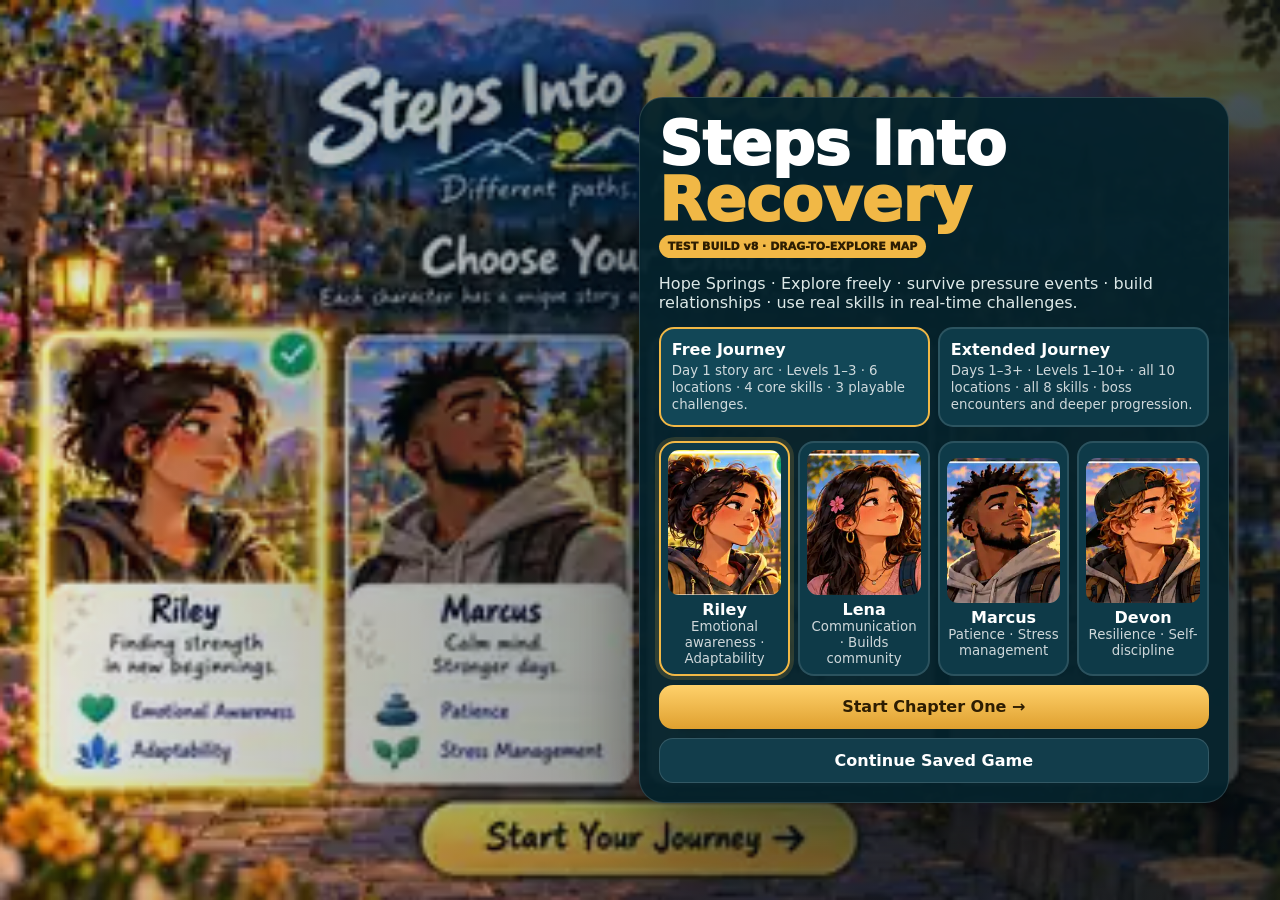
==== index.html @ 1a95157e "Promote free-map v8 to main test" ====
<!doctype html>
<html lang="en">
<head>
<meta charset="utf-8">
<meta name="viewport" content="width=device-width,initial-scale=1,viewport-fit=cover">
<meta http-equiv="Cache-Control" content="no-cache, no-store, must-revalidate">
<meta http-equiv="Pragma" content="no-cache">
<meta http-equiv="Expires" content="0">
<title>Steps Into Recovery — Mobile v8 Free Map</title>
<style>
:root{
 --navy:#072631;--navy2:#0c3a49;--navy3:#11505f;--gold:#f1b846;--cream:#fff7e8;--paper:#fffaf2;
 --ink:#142b31;--muted:#66767a;--green:#2f8b63;--blue:#397fb8;--red:#b54a54;--purple:#7657ae;--orange:#bf812d;--line:#ddcfba;
}
*{box-sizing:border-box;-webkit-tap-highlight-color:transparent}
html,body{margin:0;width:100%;height:100%;overflow:hidden;background:#061b23;font-family:Inter,system-ui,-apple-system,Segoe UI,Roboto,sans-serif;color:#fff}
button{font:inherit}.screen{position:absolute;inset:0;display:none}.screen.active{display:block}
#start{background:linear-gradient(90deg,rgba(3,18,25,.08),rgba(3,18,25,.74));background-size:cover;background-position:center}
.startcard{position:absolute;right:4vw;top:50%;transform:translateY(-50%);width:min(590px,92vw);padding:19px;border-radius:24px;background:rgba(5,34,44,.95);border:1px solid rgba(255,255,255,.14);box-shadow:0 30px 80px rgba(0,0,0,.44)}
.brand{font-size:clamp(35px,5vw,60px);font-weight:1000;line-height:.93}.brand span{color:var(--gold)}.tag{margin:8px 0 15px;color:#dce8e7}
.chargrid{display:grid;grid-template-columns:repeat(4,1fr);gap:8px}.char{border:2px solid rgba(255,255,255,.12);background:#0e3a48;color:#fff;border-radius:16px;padding:7px;text-align:center;cursor:pointer}.char.sel{border-color:var(--gold);box-shadow:0 0 0 4px rgba(241,184,70,.16)}
.char img{width:100%;aspect-ratio:.78;object-fit:cover;border-radius:11px;display:block}.char b{display:block;margin-top:5px}.char small{display:block;opacity:.8;line-height:1.2}
.btn{border:none;border-radius:14px;padding:12px 14px;font-weight:900;cursor:pointer;min-height:44px}.gold{background:linear-gradient(#ffd16b,#dfa02f);color:#2d1d02}.navy{background:#123d4b;color:#fff;border:1px solid rgba(255,255,255,.14)}.green{background:linear-gradient(#42986f,#2d7b59);color:#fff}.blue{background:linear-gradient(#599bd0,#3d7db2);color:#fff}.red{background:linear-gradient(#cf6670,#ac4650);color:#fff}.purple{background:linear-gradient(#9871c8,#7450a8);color:#fff}.orange{background:linear-gradient(#dda74e,#be812d);color:#fff}
.startcard .btn{width:100%;margin-top:9px}

#game{background:#061b23}
.viewport{position:absolute;inset:0;overflow:hidden;background:#08232d;touch-action:none}
.worldplane{position:absolute;width:210%;height:190%;left:0;top:0;transform-origin:0 0;will-change:transform}
.worldplane .bg{position:absolute;inset:0;width:100%;height:100%;object-fit:cover;object-position:center;filter:saturate(1.05) contrast(1.03)}
.worldplane .shade{position:absolute;inset:0;background:linear-gradient(180deg,rgba(0,0,0,.03),transparent 50%,rgba(0,0,0,.12))}
.location{position:absolute;transform:translate(-50%,-50%);z-index:5;min-width:116px;border:2px solid rgba(255,255,255,.85);border-radius:14px;padding:9px 10px;background:rgba(255,248,233,.96);color:#16333b;font-weight:900;box-shadow:0 10px 22px rgba(0,0,0,.24);cursor:pointer}
.location small{display:block;font-weight:700;opacity:.72;margin-top:2px}.location.visited{outline:4px solid rgba(47,139,99,.32)}.location.locked{opacity:.48;filter:grayscale(.7)}.location.risk{background:rgba(91,25,33,.95);color:#fff;border-color:#e3a7ab}
#player{position:absolute;width:72px;height:72px;border-radius:50%;overflow:hidden;border:4px solid var(--gold);box-shadow:0 12px 28px rgba(0,0,0,.42);transform:translate(-50%,-50%);z-index:8;background:#123a47}
#player img{width:100%;height:100%;object-fit:cover}.walking{filter:drop-shadow(0 0 12px rgba(241,184,70,.85))}
.hud{position:absolute;left:9px;right:9px;top:8px;display:grid;grid-template-columns:1.2fr .8fr;gap:8px;z-index:20;pointer-events:none}
.hudbox{background:rgba(5,37,48,.94);border:1px solid rgba(255,255,255,.12);border-radius:15px;padding:9px 11px;box-shadow:0 12px 25px rgba(0,0,0,.25);backdrop-filter:blur(5px)}
.statgrid{display:grid;grid-template-columns:repeat(4,1fr);gap:7px}.stat{background:#0f4352;border-radius:11px;padding:7px}.statline{display:flex;justify-content:space-between;font-size:11px;font-weight:900}.meter{height:7px;background:#1f5864;border-radius:999px;overflow:hidden;margin-top:5px}.meter i{display:block;height:100%}
.quest{font-size:12px}.qline{margin-top:3px}.topbuttons{position:absolute;right:11px;top:116px;display:flex;gap:7px;z-index:21}.topbuttons button{border:none;border-radius:13px;padding:9px 10px;background:rgba(5,37,48,.96);color:#fff;font-weight:900;box-shadow:0 8px 18px rgba(0,0,0,.25);cursor:pointer}
#toast{position:absolute;left:50%;top:112px;transform:translateX(-50%);background:rgba(5,37,48,.98);border:1px solid rgba(255,255,255,.15);padding:9px 13px;border-radius:13px;z-index:25;display:none}
#hint{position:absolute;left:50%;bottom:18px;transform:translateX(-50%);z-index:20;background:rgba(5,37,48,.95);border:1px solid rgba(255,255,255,.15);border-radius:14px;padding:9px 13px;font-size:12px;font-weight:900;text-align:center}
.quickbar{position:absolute;left:50%;bottom:18px;transform:translateX(-50%);z-index:22;display:flex;gap:7px}
.qskill{width:62px;height:62px;border:2px solid rgba(255,255,255,.15);border-radius:13px;background:rgba(8,46,58,.95);padding:4px;color:white;position:relative;cursor:pointer}.qskill img{width:100%;height:100%;object-fit:cover;border-radius:9px}.qskill span{position:absolute;right:4px;bottom:2px;background:#061b23;border-radius:8px;padding:1px 4px;font-size:10px;font-weight:900}.qskill.cool{opacity:.35}
.dpad{position:absolute;left:14px;bottom:14px;width:150px;height:150px;z-index:22;display:none}.dpad button{position:absolute;width:48px;height:48px;border:none;border-radius:14px;background:rgba(5,42,54,.94);color:#fff;font-size:22px;box-shadow:0 8px 18px rgba(0,0,0,.25)}.dpad .up{left:51px}.dpad .left{left:0;top:51px}.dpad .right{right:0;top:51px}.dpad .down{left:51px;bottom:0}

.overlay{position:absolute;inset:0;background:rgba(0,0,0,.68);z-index:40;display:none;align-items:center;justify-content:center;padding:10px}.overlay.open{display:flex}
.sceneBox{width:min(1120px,96vw);max-height:94vh;overflow:auto;background:var(--cream);color:var(--ink);border-radius:22px;display:grid;grid-template-columns:1fr 1fr;box-shadow:0 30px 80px rgba(0,0,0,.5);overflow:hidden}
.sceneArt{min-height:590px;background-size:cover;background-position:center}.scenePanel{padding:18px}.pill{display:inline-block;background:#e7efe7;color:#1b5746;border-radius:999px;padding:5px 9px;font-size:12px;font-weight:900}.scenePanel h2{font-size:34px;margin:8px 0 4px}.dialog{background:#fff;border:1px solid var(--line);border-radius:15px;padding:12px;margin:11px 0}
.panelBox{width:min(1000px,95vw);max-height:93vh;overflow:auto;background:var(--cream);color:var(--ink);border-radius:22px;padding:16px;box-shadow:0 30px 80px rgba(0,0,0,.5)}.close{float:right;border:none;width:36px;height:36px;border-radius:50%;background:#e9dfd0;font-size:20px;cursor:pointer}
.toolboxBanner,.journalBanner{width:100%;border-radius:16px;display:block;margin:9px 0}.toolGrid{display:grid;grid-template-columns:repeat(4,1fr);gap:8px}.toolCard{background:#fff;border:1px solid var(--line);border-radius:14px;padding:8px;text-align:center}.toolCard.lock{opacity:.32}.toolCard img{width:100%;aspect-ratio:1;object-fit:cover;border-radius:10px}.toolCard b{font-size:12px;display:block;margin-top:4px}.toolCard small{font-size:10px;color:var(--muted);display:block;min-height:26px}.toolCard button{width:100%;margin-top:6px;padding:9px}.logline{background:#fff;border:1px solid var(--line);border-radius:12px;padding:9px;margin-top:7px}

.challengeShell{position:relative;background:linear-gradient(135deg,#1b2d37,#2f2331);color:white;border-radius:18px;padding:14px;overflow:hidden}
.challengeStage{height:330px;border-radius:15px;background:linear-gradient(180deg,#365561,#203b45);position:relative;overflow:hidden;border:1px solid rgba(255,255,255,.15)}
.avatar{position:absolute;width:52px;height:52px;border-radius:50%;border:3px solid var(--gold);overflow:hidden;transform:translate(-50%,-50%);z-index:5}.avatar img{width:100%;height:100%;object-fit:cover}
.pickup,.hazard{position:absolute;transform:translate(-50%,-50%);width:44px;height:44px;border-radius:50%;display:grid;place-items:center;font-size:22px}.pickup{background:#f8e7a7;border:3px solid #d9b748}.hazard{background:rgba(153,61,69,.9);border:3px solid #e29399}
.challengeHud{display:grid;grid-template-columns:1fr 1fr;gap:8px;margin-top:10px}.challengeCard{background:#123d49;border-radius:12px;padding:9px}.pressure{height:12px;background:#49262c;border-radius:999px;overflow:hidden}.pressure i{display:block;height:100%;background:#df737b}
.challengeControls{display:flex;gap:8px;flex-wrap:wrap;margin-top:10px}.challengeControls button{flex:1}
.breatheCircle{width:150px;height:150px;border-radius:50%;background:radial-gradient(circle,#a9d9d4,#4c8f8b);margin:16px auto;display:grid;place-items:center;font-weight:1000;color:#fff;transition:transform .9s ease}.breatheCircle.in{transform:scale(1.28)}.timingTrack{height:22px;background:#ddd5c7;border-radius:999px;position:relative;overflow:hidden}.zone{position:absolute;left:42%;width:16%;top:0;bottom:0;background:#8cc29d}.marker{position:absolute;top:0;width:5%;height:100%;background:#2a5260}
.budgetgrid{display:grid;grid-template-columns:repeat(3,1fr);gap:8px}.item{border:2px solid var(--line);background:#fff;border-radius:12px;padding:10px;cursor:pointer}.item.sel{border-color:var(--green);background:#e8f3eb}.bossStage{background:linear-gradient(180deg,#2b2331,#132f39);border-radius:16px;padding:12px}.skillgrid{display:grid;grid-template-columns:repeat(4,1fr);gap:8px}.skillbtn{background:#123d49;color:#fff;border:1px solid rgba(255,255,255,.16);border-radius:12px;padding:7px;cursor:pointer}.skillbtn img{width:100%;aspect-ratio:1;object-fit:cover;border-radius:9px}.skillbtn:disabled{opacity:.35}


.modeRow{display:grid;grid-template-columns:1fr 1fr;gap:8px;margin:10px 0 14px}.modeBtn{border:2px solid rgba(255,255,255,.13);background:#0d3a48;color:white;border-radius:15px;padding:11px;text-align:left;cursor:pointer}.modeBtn.sel{border-color:var(--gold);background:#124757}.modeBtn b{display:block}.modeBtn small{display:block;opacity:.8;margin-top:3px;line-height:1.3}.xpTrack{height:7px;background:#1f5864;border-radius:999px;overflow:hidden;margin-top:6px}.xpTrack i{display:block;height:100%;background:var(--gold)}.location.paid::after{content:"PAID";position:absolute;top:-8px;right:-8px;background:#6e4fa2;color:white;border-radius:999px;padding:2px 6px;font-size:9px;border:1px solid #fff}.paywall{background:linear-gradient(135deg,#3d2f5d,#172f39);color:#fff;border-radius:18px;padding:16px}.paywall h3{margin:0 0 7px}.featurelist{display:grid;gap:6px;font-size:13px}.feature{background:rgba(255,255,255,.08);border-radius:10px;padding:8px}
#end{background:linear-gradient(90deg,rgba(2,20,27,.48),rgba(2,20,27,.70));background-size:cover;background-position:center}.endcard{position:absolute;right:5vw;top:50%;transform:translateY(-50%);width:min(650px,92vw);background:rgba(5,34,44,.95);border:1px solid rgba(255,255,255,.15);border-radius:22px;padding:19px;box-shadow:0 30px 80px rgba(0,0,0,.45)}.endcard h1{font-size:42px;margin:6px 0}.endstats{display:grid;grid-template-columns:repeat(2,1fr);gap:8px;margin:12px 0}.endstat{background:#0f4050;border-radius:12px;padding:10px}.endactions{display:flex;gap:8px}.endactions button{flex:1}
@media(max-width:850px){
 .startcard{left:4vw;right:4vw;width:auto}.modeRow,.chargrid{grid-template-columns:repeat(2,1fr)}.hud{grid-template-columns:1fr}.quest{display:none}.statgrid{grid-template-columns:repeat(2,1fr)}.topbuttons{top:168px;right:8px}
 .dpad{display:block}.sceneBox{grid-template-columns:1fr}.sceneArt{min-height:240px}.toolGrid,.skillgrid{grid-template-columns:repeat(2,1fr)}.quickbar{bottom:176px}.challengeStage{height:280px}.budgetgrid{grid-template-columns:repeat(2,1fr)}
}

/* === Mobile public test v3: phone-first layout and reliable touch interactions === */
.sceneClose{display:none}
@media(max-width:850px){
  html,body{height:100%;width:100%;overflow:hidden}
  button{touch-action:manipulation}

  /* Start screen */
  #start.screen.active{display:block;overflow-y:auto;-webkit-overflow-scrolling:touch;padding:6px 0 126px}
  #start .startcard{position:relative;left:auto;right:auto;top:auto;transform:none;width:calc(100% - 12px);max-width:590px;margin:0 auto;padding:10px;border-radius:16px}
  #start .brand{font-size:clamp(26px,8vw,36px)}
  #start .tag{font-size:11px;line-height:1.2;margin:5px 0 7px}
  #start .modeRow{gap:5px;margin:5px 0 7px}
  #start .modeBtn{padding:7px;border-radius:10px;min-height:66px}
  #start .modeBtn b{font-size:13px}
  #start .modeBtn small{font-size:9px;line-height:1.15}
  #start .chargrid{grid-template-columns:repeat(4,minmax(0,1fr));gap:4px}
  #start .char{padding:3px;border-radius:9px;min-width:0}
  #start .char img{height:82px;max-height:82px;width:100%;aspect-ratio:auto;object-fit:cover;object-position:top;border-radius:7px}
  #start .char b{font-size:10px;margin-top:2px;white-space:nowrap;overflow:hidden;text-overflow:ellipsis}
  #start .char small{display:none}
  #startBtn,#continueBtn{position:fixed;left:8px;right:8px;width:auto;z-index:80;margin:0!important;min-height:48px}
  #startBtn{bottom:62px;box-shadow:0 8px 26px rgba(0,0,0,.5)}
  #continueBtn{bottom:8px;box-shadow:0 8px 26px rgba(0,0,0,.42)}

  /* Main game map */
  .hud{left:6px;right:6px;top:6px;grid-template-columns:1fr;gap:4px}
  .hudbox{padding:7px 8px;border-radius:12px}
  .hudbox.quest{display:none}
  .statgrid{grid-template-columns:repeat(4,minmax(0,1fr));gap:4px}
  .stat{padding:5px 4px;border-radius:8px;min-width:0}
  .statline{display:block;font-size:9px;line-height:1.1;white-space:nowrap;overflow:hidden;text-overflow:ellipsis}
  .statline span:last-child{display:block;font-size:10px;margin-top:2px}
  .meter{height:5px;margin-top:3px}
  .topbuttons{top:106px;right:6px;gap:4px;z-index:28}
  .topbuttons button{padding:8px 9px;border-radius:10px;font-size:11px;min-height:40px}
  #toast{top:150px;max-width:calc(100% - 28px);text-align:center}
  #hint{display:none}
  .dpad{display:none!important}
  .quickbar{bottom:10px;gap:5px;z-index:28}
  .qskill{width:52px;height:52px;border-radius:11px}
  .location{min-width:96px;max-width:130px;padding:8px 8px;border-radius:12px;font-size:12px;line-height:1.05;touch-action:manipulation}
  .location small{font-size:9px;line-height:1.05}

  /* Every story/challenge sheet must scroll on a phone */
  .overlay{position:absolute;inset:0;padding:6px;align-items:flex-start;justify-content:center;overflow-y:auto;-webkit-overflow-scrolling:touch}
  .overlay.open{display:flex}
  .sceneBox{width:100%;max-width:none;max-height:calc(100% - 12px);margin:6px 0;display:block;overflow-y:auto!important;overflow-x:hidden!important;border-radius:16px;-webkit-overflow-scrolling:touch}
  .sceneArt{min-height:0!important;height:132px;background-position:center 30%}
  .scenePanel{padding:12px 11px 18px}
  .scenePanel h2{font-size:25px;line-height:1.05;margin:7px 0 4px}
  .dialog{padding:9px;margin:8px 0;font-size:14px}
  .scenePanel .btn{min-height:46px;font-size:14px}
  .sceneClose{display:block;position:sticky;top:4px;margin-left:auto;margin-right:4px;margin-bottom:-46px;z-index:75;width:42px;height:42px;border:0;border-radius:50%;background:#f5ead9;color:#14333b;font-size:26px;line-height:1;box-shadow:0 4px 14px rgba(0,0,0,.28)}

  .panelBox{width:100%;max-width:none;max-height:calc(100% - 12px);margin:6px 0;border-radius:16px;padding:11px;overflow-y:auto;-webkit-overflow-scrolling:touch}
  .toolboxBanner,.journalBanner{max-height:155px;object-fit:cover}
  .toolGrid,.skillgrid{grid-template-columns:repeat(2,minmax(0,1fr));gap:7px}
  .toolCard button{min-height:44px}
  .challengeShell{padding:9px;border-radius:13px}
  .challengeStage{height:230px}
  .challengeHud{grid-template-columns:1fr 1fr;gap:5px}
  .challengeCard{padding:7px;font-size:12px}
  .challengeControls{display:grid;grid-template-columns:repeat(2,1fr);gap:6px}
  .challengeControls button{min-height:48px}
  .budgetgrid{grid-template-columns:repeat(2,minmax(0,1fr));gap:6px}
  .item{padding:10px 5px;min-height:48px}
  .breatheCircle{width:118px;height:118px;margin:10px auto}
  .paywall{padding:11px;border-radius:13px}
  .endcard{position:relative;left:auto;right:auto;top:auto;transform:none;width:calc(100% - 12px);margin:8px auto;padding:14px;max-height:calc(100% - 16px);overflow:auto}
  .endcard h1{font-size:30px}
}
@media(max-width:390px){
  #start .char img{height:70px;max-height:70px}
  #start .modeBtn small{display:none}
  #start .modeBtn{min-height:48px}
  .qskill{width:48px;height:48px}
  .location{min-width:88px;font-size:11px}
}


/* Typed-answer scenes */
.storyAnswer,.supportAnswer{
  width:100%;min-height:92px;border:2px solid #cfc3b2;border-radius:12px;
  padding:11px 12px;font:inherit;font-size:16px;line-height:1.35;
  background:#fff;color:var(--ink);resize:vertical;outline:none;
}
.storyAnswer:focus,.supportAnswer:focus{border-color:#397fb8;box-shadow:0 0 0 3px rgba(57,127,184,.14)}
.answerLabel{display:block;font-weight:900;margin:12px 0 6px}
.answerHelp{font-size:12px;color:var(--muted);margin:5px 0 0}
.supportField{margin-top:11px}
.supportField label{display:block;font-weight:900;margin-bottom:5px}
.supportField input{
  width:100%;min-height:46px;border:2px solid #cfc3b2;border-radius:12px;
  padding:10px 12px;font:inherit;font-size:16px;background:#fff;color:var(--ink);outline:none;
}
.supportField input:focus{border-color:#397fb8;box-shadow:0 0 0 3px rgba(57,127,184,.14)}
@media(max-width:850px){
  .storyAnswer,.supportAnswer{min-height:110px}
  .sceneChoice{min-height:48px}
}


/* v6 personalized recovery coach */
.coachCard{background:#fff;border:2px solid #d8c8ae;border-radius:16px;padding:13px;margin-top:10px}
.coachSkill{display:grid;grid-template-columns:64px 1fr;gap:11px;align-items:center;background:#eef5f2;border-radius:14px;padding:10px}
.coachSkill img{width:64px;height:64px;object-fit:cover;border-radius:12px}
.coachSkill b{display:block;font-size:18px}.coachSkill small{display:block;color:#51666b;margin-top:3px;line-height:1.3}
.coachWhy{background:#fff8dc;border:1px solid #e4c36f;border-radius:12px;padding:10px;margin-top:10px;line-height:1.4}
.coachPractice{display:none;background:#102f3a;color:#fff;border-radius:14px;padding:12px;margin-top:10px;line-height:1.45}
.coachPractice.open{display:block}.coachPractice b{color:#ffd16b}
.coachActions{display:grid;grid-template-columns:1fr 1fr;gap:8px;margin-top:10px}
.coachActions .btn{width:100%;min-height:46px}
@media(max-width:520px){.coachActions{grid-template-columns:1fr}.coachSkill{grid-template-columns:54px 1fr}.coachSkill img{width:54px;height:54px}}


/* v7 personalized coping picker */
.copingGrid{display:grid;grid-template-columns:repeat(2,minmax(0,1fr));gap:8px;margin-top:10px}
.copingCard{border:2px solid #d8c8ae;background:#fff;color:#142b31;border-radius:14px;padding:10px;text-align:left;min-height:92px}
.copingCard.recommended{border-color:#d6a52d;background:#fff8dc}
.copingCard b{display:block;font-size:14px;margin-bottom:3px}.copingCard small{display:block;color:#607276;line-height:1.25}
.copingEmoji{font-size:25px;display:block;margin-bottom:4px}
.copingPractice{background:#102f3a;color:#fff;border-radius:15px;padding:13px;margin-top:10px;line-height:1.5}
.copingPractice h3{margin:0 0 6px;color:#ffd16b}
.copingActions{display:grid;grid-template-columns:1fr 1fr;gap:8px;margin-top:10px}
.copingActions .btn{width:100%;min-height:46px}
.sceneSubmit{width:100%;margin-top:10px}
@media(max-width:520px){.copingGrid{grid-template-columns:1fr}.copingCard{min-height:78px}.copingActions{grid-template-columns:1fr}}


/* v8 mobile map: native drag/swipe exploration */
@media(max-width:850px){
  #game .viewport{
    overflow:auto!important;
    touch-action:pan-x pan-y!important;
    -webkit-overflow-scrolling:touch;
    overscroll-behavior:contain;
    scrollbar-width:none;
  }
  #game .viewport::-webkit-scrollbar{display:none}
  #game .worldplane{
    position:relative!important;
    left:auto!important;
    top:auto!important;
    width:210%!important;
    height:190%!important;
    min-width:210%!important;
    min-height:190%!important;
    transform:none!important;
    will-change:auto!important;
  }
  #game .dpad{display:none!important}
  #game .location{touch-action:manipulation}
}

</style>
</head>
<body>
<div id="app">
<section id="start" class="screen active">
 <div class="startcard">
  <div class="brand">Steps Into <span>Recovery</span></div><div style="display:inline-block;margin:6px 0 8px;padding:5px 9px;border-radius:999px;background:#f1b846;color:#2d1d02;font-size:11px;font-weight:1000">TEST BUILD v8 · DRAG-TO-EXPLORE MAP</div>
  <div class="tag">Hope Springs · Explore freely · survive pressure events · build relationships · use real skills in real-time challenges.</div>
  <div class="modeRow">
   <button id="freeMode" class="modeBtn sel"><b>Free Journey</b><small>Day 1 story arc · Levels 1–3 · 6 locations · 4 core skills · 3 playable challenges.</small></button>
   <button id="paidMode" class="modeBtn"><b>Extended Journey</b><small>Days 1–3+ · Levels 1–10+ · all 10 locations · all 8 skills · boss encounters and deeper progression.</small></button>
  </div>
  <div id="chargrid" class="chargrid"></div>
  <button id="startBtn" class="btn gold">Start Chapter One →</button>
  <button id="continueBtn" class="btn navy">Continue Saved Game</button>
 </div>
</section>

<section id="game" class="screen">
 <div class="viewport" id="viewport">
  <div class="worldplane" id="worldplane">
   <img class="bg" src="" data-asset="map" alt="Hope Springs">
   <div class="shade"></div>
   <button class="location" data-place="home" style="left:12%;top:76%">Home<small>Rest · plan</small></button>
   <button class="location" data-place="park" style="left:34%;top:42%">Riverside Park<small>Grounding run</small></button>
   <button class="location" data-place="cafe" style="left:48%;top:57%">Corner Café<small>Lena</small></button>
   <button class="location" data-place="support" style="left:77%;top:66%">Support Center<small>Support quest</small></button>
   <button class="location" data-place="meeting" style="left:57%;top:73%">Meeting Hall<small>Marcus</small></button>
   <button class="location paid" data-place="gym" style="left:86%;top:82%">Recovery Gym<small>Breathing rhythm</small></button>
   <button class="location paid" data-place="library" style="left:73%;top:33%">Reflection Library<small>Journal</small></button>
   <button class="location" data-place="market" style="left:24%;top:63%">Market Square<small>Budget challenge</small></button>
   <button class="location paid locked" data-place="work" style="left:87%;top:49%">Work Hub<small>Day 2</small></button>
   <button class="location risk paid locked" data-place="oldspot" style="left:91%;top:24%">Old Spot<small>Day 3 boss</small></button>
   <div id="player"><img id="playerImg" src="" data-asset="ava" alt=""></div>
  </div>
 </div>
 <div class="hud">
  <div class="hudbox">
   <div style="display:flex;justify-content:space-between;margin-bottom:7px"><strong id="heroName">Riley</strong><span id="clock"></span></div>
   <div class="xpTrack"><i id="xpBar" style="width:0%"></i></div>
   <div class="statgrid">
    <div class="stat"><div class="statline"><span>Recovery</span><span id="rv"></span></div><div class="meter"><i id="rb" style="background:#42b978"></i></div></div>
    <div class="stat"><div class="statline"><span>Stress</span><span id="sv"></span></div><div class="meter"><i id="sb" style="background:#d86b74"></i></div></div>
    <div class="stat"><div class="statline"><span>Connection</span><span id="cv"></span></div><div class="meter"><i id="cb" style="background:#4aa4dc"></i></div></div>
    <div class="stat"><div class="statline"><span>Energy</span><span id="ev"></span></div><div class="meter"><i id="eb" style="background:#efb648"></i></div></div>
   </div>
  </div>
  <div class="hudbox quest"><strong>Current Quests</strong><div id="questList"></div></div>
 </div>
 <div class="topbuttons"><button id="toolBtn">Toolbox</button><button id="journalBtn">Journal</button><button id="saveBtn">Save</button></div>
 <div id="quickbar" class="quickbar"></div>
 <div id="toast"></div>
 <div id="hint">Drag the map to explore freely. Tap any location you want. Skills in the bottom bar are live.</div>
 <div class="dpad"><button class="up" data-dir="up">▲</button><button class="left" data-dir="left">◀</button><button class="right" data-dir="right">▶</button><button class="down" data-dir="down">▼</button></div>
</section>

<section id="end" class="screen">
 <div class="endcard">
  <div style="color:var(--gold);font-weight:1000">DAY COMPLETE</div><h1 id="endTitle">You made it through.</h1><p id="endBody"></p>
  <div id="endStats" class="endstats"></div>
  <div class="endactions"><button id="replayBtn" class="btn gold">Replay Day</button><button id="nextBtn" class="btn navy">Continue</button></div>
 </div>
</section>

<div id="sceneModal" class="overlay"><button id="sceneClose" class="sceneClose" type="button" aria-label="Back to map">×</button><div id="sceneBox" class="sceneBox"></div></div>
<div id="toolModal" class="overlay"><div class="panelBox"><button class="close" id="closeTools">×</button><h2>Recovery Toolbox</h2><img src="" data-asset="toolbox" class="toolboxBanner" alt=""><p>Equip up to four skills. Equipped skills appear in the live quickbar during exploration and challenges.</p><div id="toolGrid" class="toolGrid"></div></div></div>
<div id="journalModal" class="overlay"><div class="panelBox"><button class="close" id="closeJournal">×</button><h2>Journey Log</h2><img src="" data-asset="journal" class="journalBanner" alt=""><div id="journalList"></div></div></div>
</div>

<script>
const $=id=>document.getElementById(id), clamp=n=>Math.max(0,Math.min(100,n)), clamp01=n=>Math.max(.04,Math.min(.96,n));
const ASSET={"ava":"[data-uri]","cafe":"[data-uri]","chris":"[data-uri]","deep_breathing":"[data-uri]","endday":"[data-uri]","gratitude":"[data-uri]","grounding":"[data-uri]","jay":"[data-uri]","journal":"[data-uri]","journaling":"[data-uri]","lily":"[data-uri]","map":"[data-uri]","meeting":"[data-uri]","movement":"[data-uri]","park":"[data-uri]","reach_out":"[data-uri]","self_talk":"[data-uri]","title":"[data-uri]","toolbox":"[data-uri]","urge_surfing":"[data-uri]"};
document.getElementById('start').style.backgroundImage=`linear-gradient(90deg,rgba(3,18,25,.08),rgba(3,18,25,.74)),url('${ASSET.title}')`;
document.getElementById('end').style.backgroundImage=`linear-gradient(90deg,rgba(2,20,27,.48),rgba(2,20,27,.70)),url('${ASSET.endday}')`;
document.querySelectorAll('[data-asset]').forEach(el=>el.src=ASSET[el.dataset.asset]);
const chars=[
 {id:'riley',name:'Riley',role:'Emotional awareness · Adaptability',img:ASSET.ava,bonus:{recovery:6,connection:4}},
 {id:'lena',name:'Lena',role:'Communication · Builds community',img:ASSET.lily,bonus:{stress:-6,connection:5}},
 {id:'marcus',name:'Marcus',role:'Patience · Stress management',img:ASSET.jay,bonus:{stress:-5,energy:5}},
 {id:'devon',name:'Devon',role:'Resilience · Self-discipline',img:ASSET.chris,bonus:{recovery:5,energy:5}}
];
const skills={
 deep:{name:'Deep Breathing',img:ASSET.deep_breathing,desc:'Stress -10',power:12,cd:3500,fx:s=>s.stress-=10},
 ground:{name:'Grounding',img:ASSET.grounding,desc:'Stress -7 · Recovery +4',power:14,cd:4000,fx:s=>{s.stress-=7;s.recovery+=4}},
 self:{name:'Self-Talk',img:ASSET.self_talk,desc:'Recovery +6',power:10,cd:3000,fx:s=>s.recovery+=6},
 urge:{name:'Urge Surfing',img:ASSET.urge_surfing,desc:'High pressure power',power:24,cd:5500,fx:s=>{s.stress-=5;s.recovery+=7}},
 journal:{name:'Journaling',img:ASSET.journaling,desc:'Recovery +5 · Stress -3',power:9,cd:4500,fx:s=>{s.recovery+=5;s.stress-=3}},
 move:{name:'Movement',img:ASSET.movement,desc:'Energy +8 · Stress -4',power:9,cd:3500,fx:s=>{s.energy+=8;s.stress-=4}},
 reach:{name:'Reach Out',img:ASSET.reach_out,desc:'Connection +10',power:13,cd:5000,fx:s=>s.connection+=10},
 gratitude:{name:'Gratitude',img:ASSET.gratitude,desc:'Recovery +4 · Stress -3',power:8,cd:3000,fx:s=>{s.recovery+=4;s.stress-=3}}
};
const copingTools={
 breathe:{name:'Longer-Exhale Breathing',emoji:'🌬️',desc:'Settle physical stress',practice:'Breathe in gently for 4 counts and out for 6. Repeat 5 times. Keep it comfortable rather than forcing a deep breath.',fx:s=>s.stress-=8},
 box:{name:'Box Breathing',emoji:'⬜',desc:'Give racing attention a steady rhythm',practice:'Inhale 4, hold 4, exhale 4, hold 4. Repeat 4 rounds at a comfortable pace.',fx:s=>s.stress-=7},
 ground54321:{name:'5-4-3-2-1 Grounding',emoji:'🌿',desc:'Come back to the present',practice:'Name 5 things you see, 4 you feel, 3 you hear, 2 you smell, and 1 you taste or can imagine tasting.',fx:s=>{s.stress-=7;s.recovery+=3}},
 sensory:{name:'Sensory Soothing',emoji:'🕯️',desc:'Use safe sensory input to settle',practice:'Choose one soothing input: warm water, a soft blanket, calming scent, dimmer light, or quiet music. Stay with it for two minutes and notice what shifts.',fx:s=>s.stress-=6},
 bath:{name:'Bath or Shower Reset',emoji:'🛁',desc:'Use routine and warmth to reset',practice:'Take a shower or bath without rushing. Notice the temperature, sound, and physical sensations. Let it be a reset, not another task to complete.',fx:s=>{s.stress-=7;s.energy+=3}},
 music:{name:'Music Reset',emoji:'🎵',desc:'Shift mood without denying it',practice:'Choose one song that matches what you feel, then one that moves you one step toward how you want to feel. Notice the difference.',fx:s=>s.stress-=5},
 movement:{name:'Movement Reset',emoji:'🚶',desc:'Release built-up activation',practice:'Walk, stretch, pace, or shake out your hands and shoulders for 2–5 minutes. Check whether the intensity changes afterward.',fx:s=>{s.stress-=5;s.energy+=4}},
 hydrate:{name:'Food & Hydration Check',emoji:'🥤',desc:'Meet a basic physical need',practice:'Ask when you last ate and drank water. If needed, have something simple and nourishing before making the next decision.',fx:s=>{s.energy+=6;s.stress-=2}},
 halt:{name:'HALT Check',emoji:'🧭',desc:'Check Hungry, Angry, Lonely, Tired',practice:'Ask: Am I Hungry, Angry, Lonely, or Tired? Pick the strongest one and meet that need first if you can.',fx:s=>{s.recovery+=4;s.stress-=3}},
 rest:{name:'Rest Reset',emoji:'😴',desc:'Protect energy before it crashes',practice:'Give yourself a defined rest period. Lower stimulation and set a gentle endpoint so rest does not quietly turn into avoidance.',fx:s=>{s.energy+=8;s.stress-=3}},
 reach:{name:'Reach Out',emoji:'📱',desc:'Interrupt isolation',practice:'Choose one safe person and send a simple message: “I could use a little support right now. Are you available?”',fx:s=>s.connection+=9},
 meeting:{name:'Use Your Support Network',emoji:'🤝',desc:'Bring another safe person into the moment',practice:'Choose a meeting, peer, sponsor, counselor, friend, or family member who is safe. Decide exactly who you will contact and how.',fx:s=>{s.connection+=8;s.recovery+=3}},
 boundary:{name:'Boundary Script',emoji:'🛑',desc:'Protect recovery without overexplaining',practice:'Try: “I cannot do that right now.” Or: “I can help with X, but not Y.” Keep it short and do not argue with your boundary.',fx:s=>{s.recovery+=5;s.stress-=3}},
 selftalk:{name:'Balanced Self-Talk',emoji:'💬',desc:'Challenge harsh inner talk',practice:'Replace the harshest thought with something accurate and usable: “This is hard, but one hard moment does not define me.” Rewrite it in your own words.',fx:s=>s.recovery+=6},
 compassion:{name:'Self-Compassion Break',emoji:'💛',desc:'Respond without adding shame',practice:'Name the pain without attacking yourself: “This hurts.” Then add: “I do not have to make it worse by tearing myself apart.”',fx:s=>{s.recovery+=5;s.stress-=3}},
 journal:{name:'Three-Line Journal',emoji:'📝',desc:'Separate facts, thoughts, and needs',practice:'Write three lines: What happened? What am I telling myself about it? What do I need next?',fx:s=>{s.recovery+=5;s.stress-=2}},
 thoughtdump:{name:'Thought Dump',emoji:'🧠',desc:'Get mental clutter out of your head',practice:'Write everything circling in your mind for two minutes without organizing it. Then circle just one thing you can act on.',fx:s=>s.stress-=5},
 onestep:{name:'One Small Step',emoji:'👣',desc:'Shrink an overwhelming task',practice:'Make the task smaller until it feels almost too easy. Choose one action you can finish in 5–10 minutes and do only that first.',fx:s=>{s.recovery+=4;s.energy+=2}},
 pause:{name:'Pause Before Acting',emoji:'⏸️',desc:'Create space between feeling and action',practice:'Set a 10-minute pause before you act. During the pause, change rooms, drink water, breathe, or contact someone safe.',fx:s=>{s.stress-=4;s.recovery+=4}},
 delay:{name:'Delay the Urge',emoji:'⏳',desc:'Do not let the urge make the decision',practice:'Tell yourself: “I am not deciding forever. I am waiting 20 minutes.” Recheck the urge after the delay.',fx:s=>{s.stress-=4;s.recovery+=5}},
 urge:{name:'Urge Surfing',emoji:'🌊',desc:'Ride an urge without obeying it',practice:'Notice where the urge sits in your body. Describe it like a wave—rising, peaking, falling—while you avoid acting on it for the next few minutes.',fx:s=>{s.stress-=5;s.recovery+=7}},
 tape:{name:'Play the Tape Forward',emoji:'🎬',desc:'Look past the immediate relief',practice:'Imagine the next hour, tomorrow morning, and next week if you act on the urge. Then imagine those same points if you protect your recovery.',fx:s=>s.recovery+=7},
 environment:{name:'Change the Environment',emoji:'🚪',desc:'Reduce exposure to a trigger',practice:'Move to a safer room or place, leave the triggering situation, remove access if possible, and put distance between you and the cue.',fx:s=>{s.stress-=4;s.recovery+=5}},
 opposite:{name:'Opposite Action',emoji:'↔️',desc:'Act against an unhelpful impulse',practice:'Name the impulse. If following it would make things worse, choose one safe action in the opposite direction—connect instead of isolate, move instead of freeze.',fx:s=>{s.recovery+=5;s.connection+=3}},
 accept:{name:'Acceptance Statement',emoji:'🪨',desc:'Stop fighting what is already true',practice:'Try: “I do not have to like this, but this is what is happening right now.” Then ask what is still within your control.',fx:s=>{s.stress-=4;s.recovery+=3}},
 gratitude:{name:'What Is Still Working?',emoji:'☀️',desc:'Widen attention without fake positivity',practice:'Name one thing that is helping today and why it matters. Keep it specific and believable.',fx:s=>{s.recovery+=4;s.stress-=2}},
 values:{name:'Values Check',emoji:'🧭',desc:'Choose the next action on purpose',practice:'Ask: “What kind of person do I want to be in the next 10 minutes?” Pick one action that matches that value.',fx:s=>s.recovery+=5},
 proscons:{name:'Quick Pros & Cons',emoji:'⚖️',desc:'Slow down an impulsive decision',practice:'List two short-term benefits and two costs of acting now, then two benefits and two costs of waiting or choosing differently.',fx:s=>s.recovery+=4}
};

const places={
 home:{x:.12,y:.76},park:{x:.34,y:.42},cafe:{x:.48,y:.57},support:{x:.77,y:.66},meeting:{x:.57,y:.73},
 gym:{x:.86,y:.82},library:{x:.73,y:.33},market:{x:.24,y:.63},work:{x:.87,y:.49},oldspot:{x:.91,y:.24}
};
let selectedMode='free',chosen=chars[0],s=null,keys={},last=0,travelRAF=null,challenge=null,mobileMapInitialized=false;

function fresh(){
 const free=selectedMode==='free';
 s={mode:selectedMode,day:1,h:9,m:0,level:1,xp:0,hope:0,money:28,x:.50,y:.62,stats:{recovery:68,stress:34,connection:46,energy:66},
 unlocked:['deep','ground'],equipped:['deep','ground'],cooldowns:{},quests:{park:false,support:false,meeting:false,gym:false,market:false,boss:false},
 visited:[],coachHistory:[],log:['9:00 AM — You arrive in Hope Springs.'],char:chosen.id,relationships:{lena:10,marcus:8,mara:5},levelCap:free?3:10};
 Object.entries(chosen.bonus).forEach(([k,v])=>s.stats[k]=clamp(s.stats[k]+v))
}
function show(id){document.querySelectorAll('.screen').forEach(x=>x.classList.remove('active'));$(id).classList.add('active')}
function tm(){let h=s.h,ap=h>=12?'PM':'AM';h%=12;if(!h)h=12;return `${h}:${String(s.m).padStart(2,'0')} ${ap}`}
function advance(min){let t=s.h*60+s.m+min;s.h=Math.floor(t/60);s.m=t%60}
function addLog(t){s.log.unshift(`${tm()} — ${t}`)}
function norm(){Object.keys(s.stats).forEach(k=>s.stats[k]=clamp(s.stats[k]))}
function gain(xp,hope){s.xp+=xp;s.hope+=hope;while(s.xp>=100&&s.level<s.levelCap){s.xp-=100;s.level++;toast('Level up! Level '+s.level)}if(s.level>=s.levelCap)s.xp=Math.min(s.xp,99)}
function premiumPlace(id){return ['gym','library','work','oldspot'].includes(id)}
function unlockedPlace(id){if(s.mode==='free'&&premiumPlace(id))return false;if(id==='work')return s.day>=2;if(id==='oldspot')return s.day>=3;return true}
function renderHUD(){
 norm();$('heroName').textContent=chosen.name;$('clock').textContent=`${s.mode==='free'?'FREE':'EXTENDED'} · Day ${s.day} · ${tm()} · Lv ${s.level}/${s.levelCap} · ${s.hope} Hope`;$('xpBar').style.width=Math.min(100,s.xp)+'%';
 for(const k of ['recovery','stress','connection','energy']){const map={recovery:['rv','rb'],stress:['sv','sb'],connection:['cv','cb'],energy:['ev','eb']}[k];$(map[0]).textContent=s.stats[k];$(map[1]).style.width=s.stats[k]+'%'}
 $('questList').innerHTML=[['park','Grounding Run'],['support','Support Quest'],['meeting','Meeting Hall'],['gym','Breathing Rhythm'],['market','Budget Puzzle'],['boss','Day 3 Boss']].map(([k,l])=>`<div class="qline">${s.quests[k]?'✓':'□'} ${l}</div>`).join('');
 $('playerImg').src=chosen.img;document.querySelectorAll('.location').forEach(b=>{b.classList.toggle('locked',!unlockedPlace(b.dataset.place));b.classList.toggle('visited',s.visited.includes(b.dataset.place))});renderQuickbar()
}
function renderQuickbar(){
 $('quickbar').innerHTML=s.equipped.map((id,i)=>{const sk=skills[id],cool=(s.cooldowns[id]||0)>Date.now();return `<button class="qskill ${cool?'cool':''}" data-skill="${id}" ${cool?'disabled':''}><img src="${sk.img}" alt="${sk.name}"><span>${i+1}</span></button>`}).join('');
 $('quickbar').querySelectorAll('.qskill').forEach(b=>b.addEventListener('click',()=>useSkill(b.dataset.skill)))
}
function toast(msg){$('toast').textContent=msg;$('toast').style.display='block';clearTimeout(toast.t);toast.t=setTimeout(()=>$('toast').style.display='none',1400)}
function save(){try{localStorage.setItem('sir-v10',JSON.stringify(s));toast('Saved')}catch(e){toast('Save unavailable in preview')}}
function load(){let raw=null;try{raw=localStorage.getItem('sir-v10')}catch(e){}if(!raw){alert('No save yet');return}s=JSON.parse(raw);mobileMapInitialized=false;s.coachHistory=s.coachHistory||[];selectedMode=s.mode||'free';chosen=chars.find(c=>c.id===s.char)||chars[0];show('game');renderWorld();last=performance.now();requestAnimationFrame(loop)}

function isMobileMap(){return !!(window.matchMedia&&window.matchMedia('(max-width:850px)').matches)}
function centerMobileMapOnPlayer(){
 if(!isMobileMap()||!s)return;
 const vp=$('viewport'),wp=$('worldplane');if(!vp||!wp)return;
 requestAnimationFrame(()=>{
   const left=Math.max(0,Math.min(vp.scrollWidth-vp.clientWidth,s.x*wp.offsetWidth-vp.clientWidth/2));
   const top=Math.max(0,Math.min(vp.scrollHeight-vp.clientHeight,s.y*wp.offsetHeight-vp.clientHeight/2));
   vp.scrollLeft=left;vp.scrollTop=top;
 });
}
function renderPositionOnly(){
 $('player').style.left=(s.x*100)+'%';$('player').style.top=(s.y*100)+'%';
 if(isMobileMap()){
   $('worldplane').style.transform='none';
   if(!mobileMapInitialized){mobileMapInitialized=true;centerMobileMapOnPlayer()}
   return;
 }
 const vp=$('viewport').getBoundingClientRect(),pw=vp.width*2.1,ph=vp.height*1.9;
 let tx=vp.width/2-s.x*pw,ty=vp.height/2-s.y*ph;tx=Math.min(0,Math.max(vp.width-pw,tx));ty=Math.min(0,Math.max(vp.height-ph,ty));$('worldplane').style.transform=`translate(${tx}px,${ty}px)`;
}
function renderWorld(){renderPositionOnly();renderHUD()}

function showPaywall(id){
 $('sceneBox').innerHTML=`<div class="sceneArt" style="background-image:url(ASSET.toolbox)"></div><div class="scenePanel"><span class="pill">EXTENDED JOURNEY</span><h2>${id==='oldspot'?'The Hard Evening':'More of Hope Springs'}</h2><div class="paywall"><h3>This area is part of the extended paid game.</h3><div class="featurelist"><div class="feature">Days 2–3+ and higher levels</div><div class="feature">4 additional locations</div><div class="feature">4 additional recovery skills</div><div class="feature">Boss encounters and deeper relationships</div><div class="feature">Longer progression and replayability</div></div><button id="previewPaid" class="btn gold" style="width:100%;margin-top:12px">Preview Extended Mode in this test build</button></div></div>`;
 $('sceneModal').classList.add('open');$('previewPaid').addEventListener('click',()=>{s.mode='paid';s.levelCap=10;$('sceneModal').classList.remove('open');renderWorld();toast('Extended preview unlocked')})
}
function safeOpenLocation(id){
 try{
  const typedFirst=['park','gym','market','oldspot'].includes(id);
  if(!typedFirst){openLocation(id);return}
  const label={park:'Riverside Park',gym:'Recovery Gym',market:'Market Square',oldspot:'Old Spot'}[id]||id;
  const prompt={park:'What are you noticing right now?',gym:'What do you notice in your body right now?',market:'What matters most in the choice you are about to make?',oldspot:'What is the pressure telling you right now?'}[id]||'What are you thinking or feeling right now?';
  $('sceneBox').innerHTML='<div class="scenePanel"><span class="pill">YOUR RESPONSE</span><h2>'+label+'</h2><div class="dialog"><b>Type before continuing</b><p>'+prompt+'</p></div><textarea id="locationAnswer" maxlength="600" placeholder="Type your own answer here…" style="width:100%;min-height:120px;border:2px solid #b9aa92;border-radius:12px;padding:12px;font:inherit;font-size:16px;background:#fff;color:#142b31;resize:vertical"></textarea><div id="locationAnswerError" style="display:none;color:#a13640;font-weight:900;margin-top:7px">Please type an answer first.</div><button id="locationContinue" class="btn green" style="width:100%;margin-top:10px">Continue into '+label+'</button></div>';
  $('sceneModal').classList.add('open');
  const a=$('locationAnswer');if(a)setTimeout(()=>a.focus(),100);
  $('locationContinue').addEventListener('click',()=>{
    const text=(a&&a.value||'').trim();
    if(text.length<2){$('locationAnswerError').style.display='block';if(a)a.focus();return}
    addLog(label+' — your response: '+text);
    showRecoveryCoach(text,label,()=>openLocation(id));
  });
 }catch(err){
  console.error('Location error',id,err);
  challenge=null;
  $('sceneBox').innerHTML='<div class="scenePanel"><span class="pill">TEST BUILD</span><h2>'+id+'</h2><div class="dialog"><b>This location hit an error.</b><p>Please tell me this location name and I can fix it. You can return to the map now.</p></div><button id="errorBack" class="btn navy" style="width:100%">Back to map</button></div>';
  $('sceneModal').classList.add('open');
  const b=$('errorBack'); if(b)b.addEventListener('click',()=>{$('sceneModal').classList.remove('open');renderWorld()});
 }
}

function travelTo(id){
 if(!s)return;
 if(travelRAF){cancelAnimationFrame(travelRAF);travelRAF=null}
 if(s.mode==='free'&&premiumPlace(id)){showPaywall(id);return}
 if(!unlockedPlace(id)){toast(id==='work'?'Work Hub opens Day 2':'Old Spot opens Day 3');return}
 const p=places[id];if(!p){toast('Location unavailable');return}
 if(isMobileMap()){
   s.x=p.x;s.y=p.y;advance(15);
   $('player').style.left=(s.x*100)+'%';$('player').style.top=(s.y*100)+'%';
   renderHUD();
   setTimeout(()=>safeOpenLocation(id),60);
   return;
 }
 const sx=s.x,sy=s.y,dx=p.x-sx,dy=p.y-sy,start=performance.now(),dur=650;$('player').classList.add('walking');
 function step(now){const t=Math.min(1,(now-start)/dur),e=1-Math.pow(1-t,3);s.x=sx+dx*e;s.y=sy+dy*e;renderPositionOnly();if(t<1)travelRAF=requestAnimationFrame(step);else{travelRAF=null;$('player').classList.remove('walking');s.x=p.x;s.y=p.y;advance(15);renderWorld();safeOpenLocation(id)}}travelRAF=requestAnimationFrame(step)
}

function loop(ts){if(!$('game').classList.contains('active'))return;const dt=Math.min(40,ts-last||16);last=ts;let st=.00023*dt,dx=0,dy=0;if(keys.ArrowUp||keys.w)dy-=st;if(keys.ArrowDown||keys.s)dy+=st;if(keys.ArrowLeft||keys.a)dx-=st;if(keys.ArrowRight||keys.d)dx+=st;if(dx||dy){s.x=clamp01(s.x+dx);s.y=clamp01(s.y+dy);renderWorld()}requestAnimationFrame(loop)}
function useSkill(id){
 if(!s.unlocked.includes(id))return;if((s.cooldowns[id]||0)>Date.now()){toast('Skill cooling down');return}
 skills[id].fx(s.stats);s.stats.energy-=1;s.cooldowns[id]=Date.now()+skills[id].cd;gain(2,1);addLog('Used '+skills[id].name);norm();
 if(challenge&&challenge.type==='boss'){challenge.pressure=Math.max(0,challenge.pressure-skills[id].power)}
 if(challenge&&challenge.type==='ground'){challenge.shield=Math.min(100,challenge.shield+skills[id].power)}
 renderHUD();toast(skills[id].name+' used');setTimeout(renderQuickbar,skills[id].cd+50)
}


function analyzeRecoveryResponse(text,contextLabel){
 const t=String(text||'').toLowerCase(),ctx=String(contextLabel||'').toLowerCase(),r=[];
 const has=a=>a.some(w=>t.includes(w)),add=(...ids)=>ids.forEach(id=>{if(!r.includes(id))r.push(id)});
 if(has(['suicidal','suicide','kill myself','want to die','hurt myself','self harm','self-harm']))return {crisis:true,theme:'a possible immediate safety concern',recommendations:[]};
 let theme='a moment that deserves a deliberate next step';
 if(has(['bath','bathe','shower','hot water','soak'])){theme='a self-care reset';add('bath','sensory','rest')}
 if(has(['hungry','eat','food','meal','thirsty','water','dehydrated'])){theme='a basic-needs issue';add('halt','hydrate','onestep')}
 if(has(['tired','exhausted','sleep','nap','worn out','drained'])){theme='low energy or exhaustion';add('rest','halt','boundary')}
 if(has(['music','song','playlist','tv','movie'])){theme='using a low-demand activity to regulate';add('music','sensory','rest')}
 if(has(['walk','walking','exercise','workout','stretch','outside'])){theme='a need to move or change state';add('movement','environment','ground54321')}
 if(has(['craving','crave','urge','relapse','get high','use again','using','drink','triggered','trigger'])){theme='a craving or strong trigger';add('urge','delay','tape','environment','reach')}
 if(has(['alone','lonely','isolated','isolate','nobody','no one','by myself','withdraw'])){theme='isolation or disconnection';add('reach','meeting','opposite','selftalk')}
 if(has(['ashamed','shame','guilty','guilt','failure','worthless','hate myself','stupid','loser','not good enough'])){theme='shame or harsh self-talk';add('compassion','selftalk','journal','reach')}
 if(has(['panic','panicked','anxious','anxiety','racing','overwhelmed','overwhelm','cant breathe',"can't breathe",'heart racing','nervous'])){theme='high stress or racing thoughts';add('breathe','ground54321','sensory','pause')}
 if(has(['angry','anger','mad','furious','restless','agitated','pissed','frustrated','frustration'])){theme='built-up tension or agitation';add('movement','pause','boundary','breathe')}
 if(has(['confused','stuck','ruminating','overthinking','overthink','dont know',"don't know",'mixed up','cant decide',"can't decide"])) {theme='mental overload or uncertainty';add('thoughtdump','journal','onestep','values')}
 if(has(['hopeless','nothing good','everything sucks','pointless','never gets better','negative','miserable'])){theme='hopelessness or narrowed attention';add('compassion','accept','gratitude','reach')}
 if(has(['argument','fight','conflict','yelling','pressure me','keeps asking','say no','boundary'])){theme='interpersonal pressure or conflict';add('boundary','pause','reach','values')}
 if(has(['too much to do','so much to do','chores','clean','laundry','mess','task','procrastinat'])){theme='task overload';add('onestep','thoughtdump','music','pause')}
 if(has(['bored','boredom','nothing to do'])){theme='boredom or unstructured time';add('values','movement','reach','onestep')}
 if(!r.length){
   if(ctx.includes('home'))add('halt','bath','music','rest','onestep');
   else if(ctx.includes('meeting')||ctx.includes('café')||ctx.includes('cafe')||ctx.includes('support'))add('reach','boundary','selftalk','values');
   else if(ctx.includes('library'))add('journal','thoughtdump','values','compassion');
   else if(ctx.includes('work'))add('boundary','onestep','pause','values');
   else if(ctx.includes('park'))add('ground54321','movement','sensory','breathe');
   else if(ctx.includes('gym'))add('breathe','movement','ground54321','sensory');
   else if(ctx.includes('market'))add('halt','hydrate','values','proscons');
   else if(ctx.includes('old spot'))add('urge','delay','tape','environment','reach');
   else add('halt','ground54321','pause','values');
 }
 return {theme,recommendations:r.slice(0,5)};
}
function copingWhy(id){
 const m={
 bath:'You already identified a soothing self-care action. The game should support that choice instead of replacing it.',
 halt:'Checking basic needs can reveal when hunger, anger, loneliness, or fatigue is making everything feel harder.',
 hydrate:'Meeting a physical need first can make emotional decisions easier to handle.',
 rest:'Protecting energy can prevent exhaustion from turning into impulsive choices.',
 music:'Music or another low-demand activity can help shift intensity without pretending the feeling is gone.',
 movement:'Movement can release physical activation and create a state change.',
 urge:'Urges rise and fall. You can experience one without automatically obeying it.',
 delay:'A delay creates distance between an urge and an action.',
 tape:'Looking past immediate relief can reconnect you with consequences and recovery goals.',
 environment:'Changing your surroundings can lower exposure to a trigger.',
 reach:'Connection can interrupt isolation and add another safe brain to the problem.',
 meeting:'Recovery support is often stronger when you do not carry the moment alone.',
 boundary:'A short boundary protects energy and recovery without requiring a long explanation.',
 selftalk:'Balanced self-talk challenges the harshest interpretation without pretending everything is fine.',
 compassion:'Reducing shame makes it easier to make a useful next choice.',
 journal:'Writing can separate facts, thoughts, feelings, and needs.',
 thoughtdump:'Getting thoughts out of your head reduces the pressure to hold everything at once.',
 onestep:'Making the task smaller can turn overwhelm into something actionable.',
 pause:'A short pause creates room for choice instead of reaction.',
 opposite:'A safe action opposite to an unhelpful impulse can break the pattern.',
 accept:'Acceptance frees energy that is being spent fighting what has already happened.',
 gratitude:'Specific gratitude widens attention without denying what is difficult.',
 values:'Values can guide the next small choice even when feelings are messy.',
 proscons:'A quick comparison slows impulsive decisions long enough to see tradeoffs.',
 breathe:'A longer exhale can help lower physical arousal.',
 box:'A steady breathing rhythm gives racing attention something simple to follow.',
 ground54321:'Grounding redirects attention to what is actually happening in the present.',
 sensory:'Safe sensory input can lower intensity without requiring you to solve everything.'
 };return m[id]||'This may be useful in this moment.';
}
function showCopingPicker(text,contextLabel,onContinue,rec){
 rec=rec||analyzeRecoveryResponse(text,contextLabel);
 const ids=Object.keys(copingTools);
 $('sceneBox').innerHTML='<div class="scenePanel"><span class="pill">COPING TOOLBOX</span><h2>Choose what fits you</h2><p>You do not have to use the first suggestion. Pick the tool that makes the most sense for this moment.</p><div class="copingGrid">'+ids.map(id=>{const c=copingTools[id],hot=(rec.recommendations||[]).includes(id);return '<button type="button" class="copingCard '+(hot?'recommended':'')+'" data-coping="'+id+'"><span class="copingEmoji">'+c.emoji+'</span><b>'+c.name+(hot?' · Suggested':'')+'</b><small>'+c.desc+'</small></button>'}).join('')+'</div><button id="copingNone" class="btn navy" style="width:100%;margin-top:10px">Continue without a coping tool</button></div>';
 $('sceneBox').querySelectorAll('.copingCard').forEach(b=>b.addEventListener('click',()=>showCopingPractice(b.dataset.coping,text,contextLabel,onContinue,rec)));
 $('copingNone').addEventListener('click',()=>{s.coachHistory=s.coachHistory||[];s.coachHistory.push({time:Date.now(),context:contextLabel||'',theme:rec.theme,skill:null,practiced:false});addLog('Continued using own response at '+contextLabel);save();onContinue()});
}
function showCopingPractice(id,text,contextLabel,onContinue,rec){
 const c=copingTools[id];if(!c)return showCopingPicker(text,contextLabel,onContinue,rec);
 $('sceneBox').innerHTML='<div class="scenePanel"><span class="pill">TRY A COPING TOOL</span><h2>'+c.emoji+' '+c.name+'</h2><div class="coachWhy"><b>Why it may fit:</b><br>'+copingWhy(id)+'</div><div class="copingPractice"><h3>Try it now</h3>'+c.practice+'</div><div class="copingActions"><button id="copingDidIt" class="btn gold">I did this</button><button id="copingBack" class="btn navy">Choose a different tool</button><button id="copingContinue" class="btn green">Continue without doing it</button></div></div>';
 $('copingDidIt').addEventListener('click',()=>{if(c.fx)c.fx(s.stats);norm();gain(4,2);s.coachHistory=s.coachHistory||[];s.coachHistory.push({time:Date.now(),context:contextLabel||'',theme:rec.theme,skill:id,practiced:true});addLog('Practiced '+c.name+' at '+contextLabel);save();onContinue()});
 $('copingBack').addEventListener('click',()=>showCopingPicker(text,contextLabel,onContinue,rec));
 $('copingContinue').addEventListener('click',()=>{s.coachHistory=s.coachHistory||[];s.coachHistory.push({time:Date.now(),context:contextLabel||'',theme:rec.theme,skill:id,practiced:false});addLog('Considered '+c.name+' at '+contextLabel);save();onContinue()});
}
function showRecoveryCoach(text,contextLabel,onContinue){
 const rec=analyzeRecoveryResponse(text,contextLabel);s.coachHistory=s.coachHistory||[];
 if(rec.crisis){
  $('sceneBox').innerHTML='<div class="scenePanel"><span class="pill">SAFETY FIRST</span><h2>Get real-time support</h2><div class="coachWhy"><b>What you wrote may involve immediate safety.</b><br>If you might act on thoughts of harming yourself, call or text <b>988</b> in the U.S., call <b>911</b> for immediate danger, or get to a trusted person or emergency setting now. The game should not try to handle this alone.</div><button id="coachContinue" class="btn navy" style="width:100%;margin-top:12px">Continue when safe</button></div>';
  $('coachContinue').addEventListener('click',()=>{addLog('Recovery Coach flagged a safety concern');save();onContinue()});return;
 }
 const primary=rec.recommendations[0],c=copingTools[primary];
 $('sceneBox').innerHTML='<div class="scenePanel"><span class="pill">RECOVERY COACH</span><h2>Your response counts</h2><div class="coachCard"><p style="margin-top:0">The game picked up <b>'+rec.theme+'</b>. Your typed response remains your action; this is only an optional tool.</p><div class="coachSkill"><div style="font-size:42px;text-align:center">'+c.emoji+'</div><div><b>'+c.name+'</b><small>'+c.desc+'</small></div></div><div class="coachWhy"><b>Why this may fit:</b><br>'+copingWhy(primary)+'</div><div class="copingActions"><button id="coachTry" class="btn green">Try '+c.name+'</button><button id="coachChoose" class="btn blue">Choose another tool</button><button id="coachOwn" class="btn gold">Continue with my own response</button></div></div></div>';
 $('coachTry').addEventListener('click',()=>showCopingPractice(primary,text,contextLabel,onContinue,rec));
 $('coachChoose').addEventListener('click',()=>showCopingPicker(text,contextLabel,onContinue,rec));
 $('coachOwn').addEventListener('click',()=>{s.coachHistory.push({time:Date.now(),context:contextLabel||'',theme:rec.theme,skill:null,practiced:false});addLog('Used own response at '+contextLabel);gain(2,1);save();onContinue()});
}

function openLocation(id){
 if(!s.visited.includes(id))s.visited.push(id);
 if(id==='park')return groundRun();
 if(id==='gym')return breathingRhythm();
 if(id==='market')return budgetPuzzle();
 if(id==='oldspot')return bossFight();
 if(id==='support')return supportQuest();
 if(id==='meeting')return simpleScene('meeting','Meeting Hall','Marcus','“You can share, listen, or just be here.”',[['Share one honest sentence',()=>{s.stats.connection+=10;s.stats.recovery+=7;s.relationships.marcus+=10;s.quests.meeting=true;if(!s.unlocked.includes('self'))s.unlocked.push('self');gain(16,9)}],['Stay and talk after',()=>{s.relationships.marcus+=14;s.stats.connection+=6;s.quests.meeting=true;gain(14,7)}]]);
 if(id==='cafe')return simpleScene('cafe','Corner Café','Lena','“Rough day?”',[['Tell Lena the truth',()=>{s.relationships.lena+=12;s.stats.connection+=8;if(!s.unlocked.includes('gratitude'))s.unlocked.push('gratitude');gain(12,7)}],['Ask what helps her on bad nights',()=>{s.relationships.lena+=8;if(!s.unlocked.includes('self'))s.unlocked.push('self');gain(12,6)}]]);
 if(id==='library')return simpleScene('journal','Reflection Library','Mara','“Write down what worked before your brain edits the story.”',[['Write a short reflection',()=>{s.stats.recovery+=6;if(!s.unlocked.includes('journal'))s.unlocked.push('journal');gain(12,6)}]]);
 if(id==='home')return simpleScene('park','Home Base','You','Your apartment is quiet. What do you do?',[['Cook and recharge',()=>{s.stats.energy+=12;s.stats.stress-=4;gain(8,4)}],['Use a skill from your quickbar instead',()=>{toast('Use the live skill bar at the bottom')} ]]);
 if(id==='work')return simpleScene('cafe','Work Hub','Theo','“Short shift available.”',[['Take the shift',()=>{s.money+=18;s.stats.energy-=12;gain(16,8)}],['Protect your energy today',()=>{s.stats.recovery+=5;gain(10,5)}]]);
}

function applyTypedSceneOutcome(title,text){
 const t=String(text||'').toLowerCase();
 if(title==='Home Base'){
   if(/bath|shower|soak/.test(t)){s.stats.stress-=6;s.stats.energy+=4}
   else if(/sleep|nap|rest|lay down|lie down/.test(t)){s.stats.energy+=7;s.stats.stress-=3}
   else if(/cook|eat|meal|food|water|drink/.test(t)){s.stats.energy+=5;s.stats.recovery+=2}
   else if(/clean|laundry|tidy|dishes/.test(t)){s.stats.recovery+=3;s.stats.energy-=2}
   else {s.stats.recovery+=3;s.stats.stress-=2}
 }else if(title==='Meeting Hall'){s.stats.connection+=7;s.stats.recovery+=4;s.quests.meeting=true;if(!s.unlocked.includes('self'))s.unlocked.push('self')}
 else if(title==='Corner Café'){s.stats.connection+=6;s.relationships.lena+=6}
 else if(title==='Reflection Library'){s.stats.recovery+=6;if(!s.unlocked.includes('journal'))s.unlocked.push('journal')}
 else if(title==='Work Hub'){s.stats.recovery+=4}
 gain(10,5);norm();
}
function simpleScene(art,title,speaker,dialog,opts){
 $('sceneBox').innerHTML=`<div class="sceneArt" style="background-image:url('${ASSET[art]}')"></div><div class="scenePanel"><span class="pill">STORY</span><h2>${title}</h2><div class="dialog"><b>${speaker}</b><p>${dialog}</p></div><label class="answerLabel" for="sceneAnswer">What do you actually do or say?</label><textarea id="sceneAnswer" class="storyAnswer" maxlength="600" placeholder="Type your own response. You will not have to pick a canned answer afterward."></textarea><p class="answerHelp">Your answer becomes the action. The Recovery Coach can suggest coping tools, but you can also continue with exactly what you chose.</p><div id="answerError" style="display:none;color:#9b2f38;font-weight:800;margin-top:8px">Type an answer first.</div><button id="sceneSubmit" class="btn green sceneSubmit">Use my response</button></div>`;
 $('sceneModal').classList.add('open');const answer=$('sceneAnswer');if(answer)setTimeout(()=>answer.focus(),80);
 $('sceneSubmit').addEventListener('click',()=>{const text=(answer&&answer.value||'').trim();if(text.length<2){$('answerError').style.display='block';answer.focus();return}addLog(title+' response: '+text);showRecoveryCoach(text,title,()=>{applyTypedSceneOutcome(title,text);advance(30);$('sceneModal').classList.remove('open');renderWorld();save()})})
}

function groundRun(){
 challenge={type:'ground',x:50,y:72,shield:25,collected:0,target:5,objects:[
  {x:18,y:28,t:'pickup',e:'🌿'},{x:78,y:24,t:'pickup',e:'🪨'},{x:30,y:65,t:'pickup',e:'💧'},{x:70,y:70,t:'pickup',e:'👟'},{x:50,y:45,t:'pickup',e:'🌤️'},
  {x:43,y:34,t:'hazard',e:'⚡'},{x:62,y:54,t:'hazard',e:'⚡'}
 ]};
 drawGround();$('sceneModal').classList.add('open')
}
function drawGround(){
 const c=challenge;
 $('sceneBox').innerHTML=`<div class="sceneArt" style="background-image:url(ASSET.park)"></div><div class="scenePanel"><span class="pill">ACTIVE CHALLENGE</span><h2>Grounding Run</h2><p>Move through the park. Collect 5 grounding cues. Avoid stress spikes. Your live quickbar skills can protect you.</p><div class="challengeShell"><div class="challengeStage" id="groundStage"><div class="avatar" id="gavatar" style="left:${c.x}%;top:${c.y}%"><img src="${chosen.img}"></div>${c.objects.map((o,i)=>`<div class="${o.t}" data-i="${i}" style="left:${o.x}%;top:${o.y}%">${o.e}</div>`).join('')}</div><div class="challengeHud"><div class="challengeCard">Grounding cues <b>${c.collected}/${c.target}</b></div><div class="challengeCard">Calm shield <b>${c.shield}</b></div></div><div class="challengeControls"><button class="btn navy moveg" data-dx="-7" data-dy="0">←</button><button class="btn navy moveg" data-dx="0" data-dy="-7">↑</button><button class="btn navy moveg" data-dx="0" data-dy="7">↓</button><button class="btn navy moveg" data-dx="7" data-dy="0">→</button></div><p style="font-size:12px">Tip: you can close this challenge only by finishing it.</p></div></div>`;
 $('sceneBox').querySelectorAll('.moveg').forEach(b=>b.addEventListener('click',()=>{if(!challenge||challenge.type!=='ground')return;c.x=clamp(c.x+Number(b.dataset.dx));c.y=clamp(c.y+Number(b.dataset.dy));checkGround();if(challenge&&challenge.type==='ground')drawGround()}))
}
function checkGround(){
 const c=challenge;for(let i=c.objects.length-1;i>=0;i--){const o=c.objects[i],d=Math.hypot(c.x-o.x,c.y-o.y);if(d<10){if(o.t==='pickup'){c.collected++;c.objects.splice(i,1);gain(2,1)}else{c.shield-=18;c.objects.splice(i,1);s.stats.stress+=5}}}
 if(c.collected>=c.target){s.quests.park=true;s.stats.stress-=10;s.stats.recovery+=7;if(!s.unlocked.includes('move'))s.unlocked.push('move');gain(20,12);addLog('Completed Grounding Run');challenge=null;$('sceneModal').classList.remove('open');renderWorld();toast('Grounding Run complete')}
}
function breathingRhythm(){
 challenge={type:'breath',phase:0,score:0,pos:0,dir:1,seq:['INHALE','HOLD','EXHALE','INHALE','HOLD','EXHALE']};drawBreath();$('sceneModal').classList.add('open');startBreathTicker()
}
function drawBreath(){
 const c=challenge;$('sceneBox').innerHTML=`<div class="sceneArt" style="background-image:url(ASSET.park)"></div><div class="scenePanel"><span class="pill">TIMING CHALLENGE</span><h2>Breathing Rhythm</h2><p>Tap when the moving marker enters the green zone. Build a full breathing cycle.</p><div class="challengeShell"><div class="breatheCircle ${c.seq[c.phase]==='INHALE'?'in':''}">${c.seq[c.phase]}</div><div class="timingTrack"><div class="zone"></div><div class="marker" id="marker" style="left:${c.pos}%"></div></div><button id="breathTap" class="btn green" style="width:100%;margin-top:12px">Tap in the green zone</button><p>Hits ${c.score}/6</p></div></div>`;$('breathTap').addEventListener('click',()=>{const ok=c.pos>=42&&c.pos<=58;if(ok){c.score++;c.phase++}else{s.stats.stress+=2}if(c.phase>=c.seq.length){s.quests.gym=true;s.stats.stress-=12;s.stats.energy+=6;if(!s.unlocked.includes('move'))s.unlocked.push('move');gain(22,12);addLog('Completed Breathing Rhythm');challenge=null;$('sceneModal').classList.remove('open');renderWorld();toast('Breathing Rhythm complete')}else drawBreath()})
}
function startBreathTicker(){function tick(){if(!challenge||challenge.type!=='breath')return;challenge.pos+=challenge.dir*1.6;if(challenge.pos>=95||challenge.pos<=0)challenge.dir*=-1;const m=$('marker');if(m)m.style.left=challenge.pos+'%';requestAnimationFrame(tick)}requestAnimationFrame(tick)}
function budgetPuzzle(){
 challenge={type:'budget',budget:12,items:[['Fruit',4],['Protein',5],['Coffee',6],['Soda',3],['Bread',3],['Snacks',5]],sel:[]};drawBudget();$('sceneModal').classList.add('open')
}
function drawBudget(){
 const c=challenge,total=c.sel.reduce((a,i)=>a+c.items[i][1],0);
 $('sceneBox').innerHTML=`<div class="sceneArt" style="background-image:url(ASSET.cafe)"></div><div class="scenePanel"><span class="pill">PUZZLE</span><h2>Market Square</h2><p>You have $12. Pick enough to eat without going over budget.</p><div class="challengeShell"><div class="budgetgrid">${c.items.map((it,i)=>`<button class="item ${c.sel.includes(i)?'sel':''}" data-i="${i}">${it[0]}<br>$${it[1]}</button>`).join('')}</div><p>Total: <b>$${total}</b> / $12</p><button id="budgetSubmit" class="btn green" style="width:100%">Check cart</button></div></div>`;
 $('sceneBox').querySelectorAll('.item').forEach(b=>b.addEventListener('click',()=>{const i=Number(b.dataset.i);c.sel.includes(i)?c.sel=c.sel.filter(x=>x!==i):c.sel.push(i);drawBudget()}));
 $('budgetSubmit').addEventListener('click',()=>{const t=c.sel.reduce((a,i)=>a+c.items[i][1],0);if(t<=12&&c.sel.length>=2){s.money-=t;s.stats.recovery+=5;s.quests.market=true;if(!s.unlocked.includes('reach'))s.unlocked.push('reach');gain(16,8);addLog('Completed Market budget puzzle');challenge=null;$('sceneModal').classList.remove('open');renderWorld();toast('Budget challenge complete')}else toast(t>12?'Over budget':'Pick at least 2 items')})
}
function supportQuest(){
 challenge={type:'support'};
 $('sceneBox').innerHTML=`<div class="sceneArt" style="background-image:url(ASSET.cafe)"></div><div class="scenePanel"><span class="pill">SUPPORT QUEST</span><h2>Ask Clearly</h2><div class="dialog"><b>Mara</b><p>“Tell me what kind of help you need, not what you think you should say.”</p></div><div class="challengeShell"><p>Build the request in your own words.</p><div class="supportField"><label for="supportNeed">1. What do you need right now?</label><input id="supportNeed" maxlength="180" placeholder="Example: I need someone to listen"></div><div class="supportField"><label for="supportAsk">2. What specific help are you asking for?</label><textarea id="supportAsk" class="supportAnswer" maxlength="400" placeholder="Type the specific request you would make…"></textarea></div><div class="supportField"><label for="supportNo">3. How can you leave room for the other person to say no?</label><textarea id="supportNo" class="supportAnswer" maxlength="300" placeholder="Type how you would say that respectfully…"></textarea></div><div id="supportError" style="display:none;color:#ffd1d1;background:#6d2730;border-radius:10px;padding:9px;margin-top:10px;font-weight:800">Complete all three answers before submitting.</div><button id="supportSubmit" class="btn green" style="width:100%;margin-top:12px">Submit my request</button></div></div>`;
 $('sceneModal').classList.add('open');
 const first=$('supportNeed'); if(first)setTimeout(()=>first.focus(),80);
 $('supportSubmit').addEventListener('click',()=>{
   const need=($('supportNeed').value||'').trim(), ask=($('supportAsk').value||'').trim(), no=($('supportNo').value||'').trim();
   if(need.length<2||ask.length<2||no.length<2){$('supportError').style.display='block';return}
   addLog('Support need: '+need); addLog('Support ask: '+ask); addLog('Room for no: '+no);
   const combined=need+' '+ask+' '+no;
   showRecoveryCoach(combined,'Support Center',()=>{
     s.quests.support=true;s.stats.connection+=10;if(!s.unlocked.includes('reach'))s.unlocked.push('reach');gain(18,10);
     challenge=null;norm();advance(30);$('sceneModal').classList.remove('open');renderWorld();save();toast('Reach Out unlocked')
   })
 })
}
function bossFight(){
 challenge={type:'boss',phase:1,pressure:100,timer:30};
 drawBoss();$('sceneModal').classList.add('open');startBossTimer()
}
function drawBoss(){
 const c=challenge;$('sceneBox').innerHTML=`<div class="sceneArt" style="background-image:url(ASSET.cafe)"></div><div class="scenePanel"><span class="pill">BOSS ENCOUNTER</span><h2>The Hard Evening</h2><p>${c.phase===1?'You are tired and lonely. The invitation hits at exactly the wrong time.':c.phase===2?'The pressure changes: “You can handle one night.”':'The last wave is shame, boredom, and craving together.'}</p><div class="bossStage"><div style="display:flex;justify-content:space-between"><b>Pressure Phase ${c.phase}/3</b><b>${c.pressure}/100</b></div><div class="pressure"><i style="width:${c.pressure}%"></i></div><p>Survive ${c.timer}s. Use your equipped skills below. Pressure rises if you wait too long.</p><div class="skillgrid">${s.equipped.map(id=>`<button class="skillbtn bossSkill" data-skill="${id}"><img src="${skills[id].img}"><b>${skills[id].name}</b></button>`).join('')}</div></div></div>`;
 $('sceneBox').querySelectorAll('.bossSkill').forEach(b=>b.addEventListener('click',()=>{useSkill(b.dataset.skill);if(challenge)drawBoss()}))
}
function startBossTimer(){
 function tick(){
  if(!challenge||challenge.type!=='boss')return;
  challenge.timer--;challenge.pressure=Math.min(100,challenge.pressure+3);s.stats.stress=Math.min(100,s.stats.stress+1);
  if(challenge.pressure<=0){if(challenge.phase<3){challenge.phase++;challenge.pressure=80;challenge.timer=24;toast('Next phase')}else{finishBoss();return}}
  if(challenge.timer<=0){challenge.pressure=Math.max(0,challenge.pressure-25);challenge.timer=24}
  drawBoss();setTimeout(tick,1000)
 }setTimeout(tick,1000)
}
function finishBoss(){s.quests.boss=true;if(!s.unlocked.includes('urge'))s.unlocked.push('urge');gain(40,25);addLog('Cleared The Hard Evening');challenge=null;$('sceneModal').classList.remove('open');renderWorld();toast('Boss cleared — Urge Surfing unlocked')}

function openTools(){
 $('toolGrid').innerHTML='<div style="grid-column:1/-1"><h3 style="margin:4px 0">Quickbar game skills</h3><p style="margin:4px 0 8px;color:#607276">These are the skills you can equip during map challenges.</p></div>'+Object.entries(skills).map(([id,sk])=>{const un=s.unlocked.includes(id),eq=s.equipped.includes(id);return `<div class="toolCard ${un?'':'lock'}"><img src="${sk.img}"><b>${sk.name}</b><small>${sk.desc}</small><button class="btn ${un?'green':'navy'} useTool" data-skill="${id}" ${un?'':'disabled'}>${un?'Use now':'Locked'}</button><button class="btn navy equipTool" data-skill="${id}" ${un?'':'disabled'}>${eq?'Unequip':'Equip'}</button></div>`}).join('')+'<div style="grid-column:1/-1;margin-top:14px"><h3 style="margin:4px 0">Coping tools</h3><p style="margin:4px 0 8px;color:#607276">Always available. Pick any one that fits—no typing required.</p><div class="copingGrid">'+Object.entries(copingTools).map(([id,c])=>'<button type="button" class="copingCard toolCoping" data-coping="'+id+'"><span class="copingEmoji">'+c.emoji+'</span><b>'+c.name+'</b><small>'+c.desc+'</small></button>').join('')+'</div></div>';
 $('toolGrid').querySelectorAll('.useTool').forEach(b=>b.addEventListener('click',()=>{useSkill(b.dataset.skill);openTools()}));
 $('toolGrid').querySelectorAll('.equipTool').forEach(b=>b.addEventListener('click',()=>{const id=b.dataset.skill;if(s.equipped.includes(id))s.equipped=s.equipped.filter(x=>x!==id);else if(s.equipped.length<4)s.equipped.push(id);else toast('Equip up to 4 skills');openTools();renderQuickbar()}));
 $('toolGrid').querySelectorAll('.toolCoping').forEach(b=>b.addEventListener('click',()=>{const id=b.dataset.coping,c=copingTools[id];$('toolModal').classList.remove('open');$('sceneBox').innerHTML='<div class="scenePanel"><span class="pill">COPING TOOL</span><h2>'+c.emoji+' '+c.name+'</h2><div class="copingPractice"><h3>Try it now</h3>'+c.practice+'</div><div class="copingActions"><button id="toolCopingDone" class="btn gold">I did this</button><button id="toolCopingOther" class="btn blue">Choose another tool</button><button id="toolCopingBack" class="btn navy">Back to map</button></div></div>';$('sceneModal').classList.add('open');$('toolCopingDone').addEventListener('click',()=>{if(c.fx)c.fx(s.stats);norm();gain(3,1);addLog('Practiced '+c.name);save();$('sceneModal').classList.remove('open');renderWorld();toast(c.name+' completed')});$('toolCopingOther').addEventListener('click',()=>{const rec={theme:'a tool you chose yourself',recommendations:[]};showCopingPicker('', 'Toolbox', ()=>{$('sceneModal').classList.remove('open');renderWorld()},rec)});$('toolCopingBack').addEventListener('click',()=>{$('sceneModal').classList.remove('open');renderWorld()})}));
 $('toolModal').classList.add('open')
}

function openJournal(){$('journalList').innerHTML=s.log.map(x=>`<div class="logline">${x}</div>`).join('');$('journalModal').classList.add('open')}
function nextDay(){if(s.mode==='free'){showPaywall('work');return}if(s.day<3)s.day++;mobileMapInitialized=false;s.h=9;s.m=0;s.x=.5;s.y=.62;s.stats.energy=clamp(s.stats.energy+15);s.stats.stress=clamp(s.stats.stress-5);addLog(`Day ${s.day} begins.`);show('game');renderWorld();last=performance.now();requestAnimationFrame(loop)}
function buildChars(){chars.forEach((c,i)=>{const b=document.createElement('button');b.className='char'+(i===0?' sel':'');b.innerHTML=`<img src="${c.img}"><b>${c.name}</b><small>${c.role}</small>`;b.addEventListener('click',()=>{chosen=c;document.querySelectorAll('.char').forEach(x=>x.classList.remove('sel'));b.classList.add('sel')});$('chargrid').appendChild(b)})}

buildChars();
$('freeMode').addEventListener('click',()=>{selectedMode='free';$('freeMode').classList.add('sel');$('paidMode').classList.remove('sel')});
$('paidMode').addEventListener('click',()=>{selectedMode='paid';$('paidMode').classList.add('sel');$('freeMode').classList.remove('sel')});
document.querySelectorAll('.location').forEach(b=>{b.setAttribute('type','button');b.addEventListener('click',e=>{e.preventDefault();e.stopPropagation();travelTo(b.dataset.place)})});
$('startBtn').addEventListener('click',()=>{fresh();mobileMapInitialized=false;show('game');renderWorld();last=performance.now();requestAnimationFrame(loop);if(isMobileMap())setTimeout(()=>toast('Drag the map to explore • Tap any location'),350)});
$('continueBtn').addEventListener('click',load);$('saveBtn').addEventListener('click',save);$('toolBtn').addEventListener('click',openTools);$('journalBtn').addEventListener('click',openJournal);
$('closeTools').addEventListener('click',()=>$('toolModal').classList.remove('open'));$('closeJournal').addEventListener('click',()=>$('journalModal').classList.remove('open'));$('sceneClose').addEventListener('click',()=>{challenge=null;$('sceneModal').classList.remove('open');renderWorld()});
$('replayBtn').addEventListener('click',()=>{fresh();mobileMapInitialized=false;show('game');renderWorld();last=performance.now();requestAnimationFrame(loop)});$('nextBtn').addEventListener('click',nextDay);
window.addEventListener('resize',()=>s&&renderWorld());window.addEventListener('keydown',e=>{keys[e.key]=true;if(['1','2','3','4'].includes(e.key)){const id=s&&s.equipped[Number(e.key)-1];if(id)useSkill(id)}});window.addEventListener('keyup',e=>keys[e.key]=false);
document.querySelectorAll('.dpad button').forEach(b=>{const map={up:'ArrowUp',down:'ArrowDown',left:'ArrowLeft',right:'ArrowRight'},k=map[b.dataset.dir];const dn=e=>{e.preventDefault();keys[k]=true},up=e=>{e.preventDefault();keys[k]=false};b.addEventListener('pointerdown',dn);b.addEventListener('pointerup',up);b.addEventListener('pointercancel',up);b.addEventListener('pointerleave',up)});
</script>
</body>
</html>
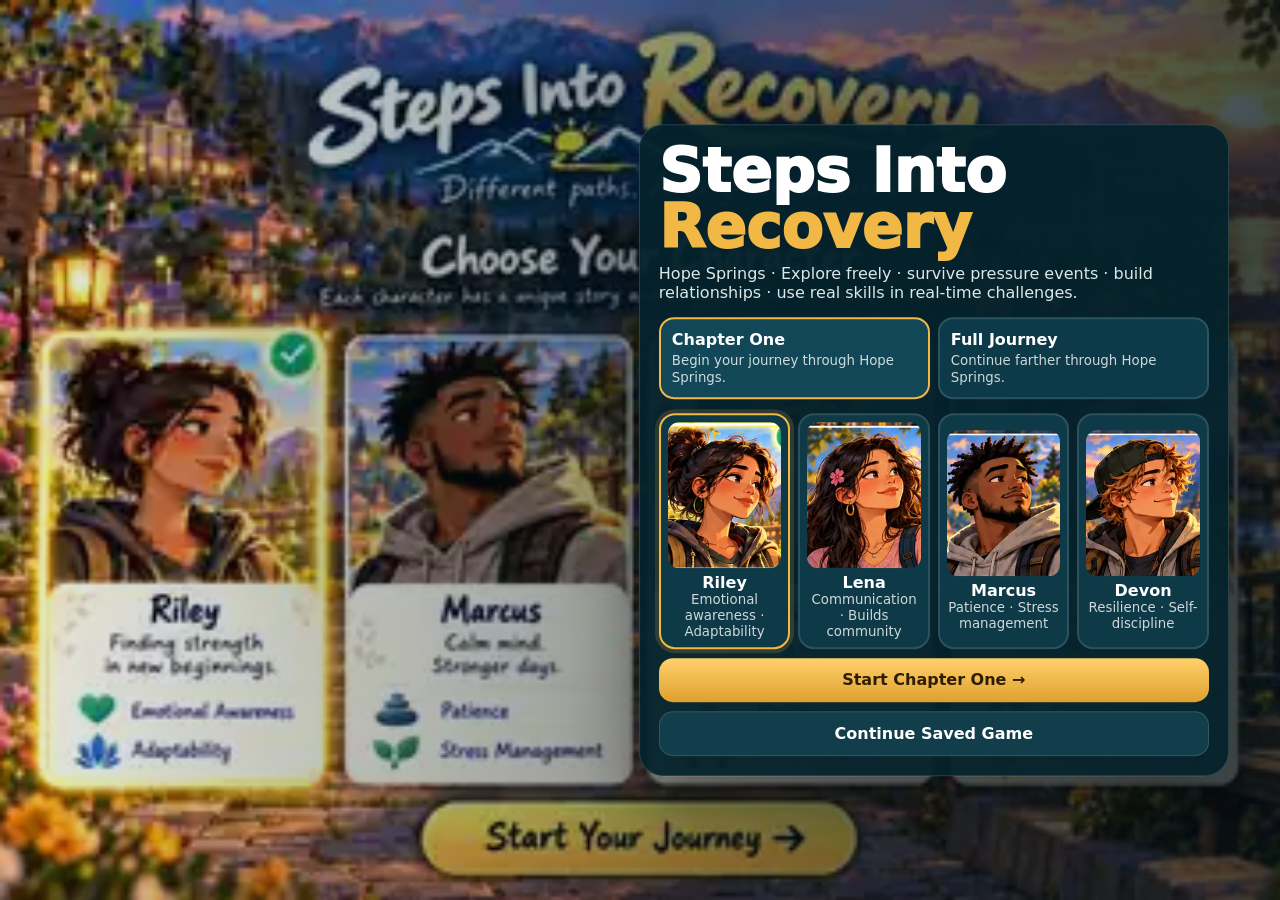
==== commit 0c7858a3: "Finalize drag-map navigation and clean player copy" ====
--- a/index.html
+++ b/index.html
@@ -194,42 +194,31 @@
 @media(max-width:520px){.copingGrid{grid-template-columns:1fr}.copingCard{min-height:78px}.copingActions{grid-template-columns:1fr}}
 
 
-/* v8 mobile map: native drag/swipe exploration */
+
+/* v8 mobile map: drag/swipe exploration */
 @media(max-width:850px){
-  #game .viewport{
-    overflow:auto!important;
-    touch-action:pan-x pan-y!important;
-    -webkit-overflow-scrolling:touch;
-    overscroll-behavior:contain;
-    scrollbar-width:none;
-  }
-  #game .viewport::-webkit-scrollbar{display:none}
+  #game .viewport{overflow:hidden!important;touch-action:none!important}
   #game .worldplane{
-    position:relative!important;
-    left:auto!important;
-    top:auto!important;
-    width:210%!important;
-    height:190%!important;
-    min-width:210%!important;
-    min-height:190%!important;
-    transform:none!important;
-    will-change:auto!important;
+    position:absolute!important;
+    left:0!important;top:0!important;
+    width:210%!important;height:190%!important;
+    min-width:210%!important;min-height:190%!important;
+    will-change:transform!important;
   }
   #game .dpad{display:none!important}
   #game .location{touch-action:manipulation}
 }
-
 </style>
 </head>
 <body>
 <div id="app">
 <section id="start" class="screen active">
  <div class="startcard">
-  <div class="brand">Steps Into <span>Recovery</span></div><div style="display:inline-block;margin:6px 0 8px;padding:5px 9px;border-radius:999px;background:#f1b846;color:#2d1d02;font-size:11px;font-weight:1000">TEST BUILD v8 · DRAG-TO-EXPLORE MAP</div>
+  <div class="brand">Steps Into <span>Recovery</span></div>
   <div class="tag">Hope Springs · Explore freely · survive pressure events · build relationships · use real skills in real-time challenges.</div>
   <div class="modeRow">
-   <button id="freeMode" class="modeBtn sel"><b>Free Journey</b><small>Day 1 story arc · Levels 1–3 · 6 locations · 4 core skills · 3 playable challenges.</small></button>
-   <button id="paidMode" class="modeBtn"><b>Extended Journey</b><small>Days 1–3+ · Levels 1–10+ · all 10 locations · all 8 skills · boss encounters and deeper progression.</small></button>
+   <button id="freeMode" class="modeBtn sel"><b>Chapter One</b><small>Begin your journey through Hope Springs.</small></button>
+   <button id="paidMode" class="modeBtn"><b>Full Journey</b><small>Continue farther through Hope Springs.</small></button>
   </div>
   <div id="chargrid" class="chargrid"></div>
   <button id="startBtn" class="btn gold">Start Chapter One →</button>
@@ -345,7 +334,7 @@
  home:{x:.12,y:.76},park:{x:.34,y:.42},cafe:{x:.48,y:.57},support:{x:.77,y:.66},meeting:{x:.57,y:.73},
  gym:{x:.86,y:.82},library:{x:.73,y:.33},market:{x:.24,y:.63},work:{x:.87,y:.49},oldspot:{x:.91,y:.24}
 };
-let selectedMode='free',chosen=chars[0],s=null,keys={},last=0,travelRAF=null,challenge=null,mobileMapInitialized=false;
+let selectedMode='free',chosen=chars[0],s=null,keys={},last=0,travelRAF=null,challenge=null,mobileMapInitialized=false,mapPanX=0,mapPanY=0,mapDrag=null,suppressMapTap=false;
 
 function fresh(){
  const free=selectedMode==='free';
@@ -363,7 +352,7 @@
 function premiumPlace(id){return ['gym','library','work','oldspot'].includes(id)}
 function unlockedPlace(id){if(s.mode==='free'&&premiumPlace(id))return false;if(id==='work')return s.day>=2;if(id==='oldspot')return s.day>=3;return true}
 function renderHUD(){
- norm();$('heroName').textContent=chosen.name;$('clock').textContent=`${s.mode==='free'?'FREE':'EXTENDED'} · Day ${s.day} · ${tm()} · Lv ${s.level}/${s.levelCap} · ${s.hope} Hope`;$('xpBar').style.width=Math.min(100,s.xp)+'%';
+ norm();$('heroName').textContent=chosen.name;$('clock').textContent=`${'Day '+s.day} · ${tm()} · Lv ${s.level} · ${s.hope} Hope`;$('xpBar').style.width=Math.min(100,s.xp)+'%';
  for(const k of ['recovery','stress','connection','energy']){const map={recovery:['rv','rb'],stress:['sv','sb'],connection:['cv','cb'],energy:['ev','eb']}[k];$(map[0]).textContent=s.stats[k];$(map[1]).style.width=s.stats[k]+'%'}
  $('questList').innerHTML=[['park','Grounding Run'],['support','Support Quest'],['meeting','Meeting Hall'],['gym','Breathing Rhythm'],['market','Budget Puzzle'],['boss','Day 3 Boss']].map(([k,l])=>`<div class="qline">${s.quests[k]?'✓':'□'} ${l}</div>`).join('');
  $('playerImg').src=chosen.img;document.querySelectorAll('.location').forEach(b=>{b.classList.toggle('locked',!unlockedPlace(b.dataset.place));b.classList.toggle('visited',s.visited.includes(b.dataset.place))});renderQuickbar()
@@ -376,21 +365,27 @@
 function save(){try{localStorage.setItem('sir-v10',JSON.stringify(s));toast('Saved')}catch(e){toast('Save unavailable in preview')}}
 function load(){let raw=null;try{raw=localStorage.getItem('sir-v10')}catch(e){}if(!raw){alert('No save yet');return}s=JSON.parse(raw);mobileMapInitialized=false;s.coachHistory=s.coachHistory||[];selectedMode=s.mode||'free';chosen=chars.find(c=>c.id===s.char)||chars[0];show('game');renderWorld();last=performance.now();requestAnimationFrame(loop)}
 
+
 function isMobileMap(){return !!(window.matchMedia&&window.matchMedia('(max-width:850px)').matches)}
+function clampMobilePan(){
+ const vp=$('viewport'),wp=$('worldplane');if(!vp||!wp)return;
+ const minX=Math.min(0,vp.clientWidth-wp.offsetWidth),minY=Math.min(0,vp.clientHeight-wp.offsetHeight);
+ mapPanX=Math.max(minX,Math.min(0,mapPanX));mapPanY=Math.max(minY,Math.min(0,mapPanY));
+}
+function applyMobilePan(){clampMobilePan();$('worldplane').style.transform=`translate(${mapPanX}px,${mapPanY}px)`}
 function centerMobileMapOnPlayer(){
  if(!isMobileMap()||!s)return;
  const vp=$('viewport'),wp=$('worldplane');if(!vp||!wp)return;
  requestAnimationFrame(()=>{
-   const left=Math.max(0,Math.min(vp.scrollWidth-vp.clientWidth,s.x*wp.offsetWidth-vp.clientWidth/2));
-   const top=Math.max(0,Math.min(vp.scrollHeight-vp.clientHeight,s.y*wp.offsetHeight-vp.clientHeight/2));
-   vp.scrollLeft=left;vp.scrollTop=top;
+   mapPanX=vp.clientWidth/2-s.x*wp.offsetWidth;
+   mapPanY=vp.clientHeight/2-s.y*wp.offsetHeight;
+   applyMobilePan();
  });
 }
 function renderPositionOnly(){
  $('player').style.left=(s.x*100)+'%';$('player').style.top=(s.y*100)+'%';
  if(isMobileMap()){
-   $('worldplane').style.transform='none';
-   if(!mobileMapInitialized){mobileMapInitialized=true;centerMobileMapOnPlayer()}
+   if(!mobileMapInitialized){mobileMapInitialized=true;centerMobileMapOnPlayer()}else applyMobilePan();
    return;
  }
  const vp=$('viewport').getBoundingClientRect(),pw=vp.width*2.1,ph=vp.height*1.9;
@@ -399,9 +394,12 @@
 function renderWorld(){renderPositionOnly();renderHUD()}
 
 function showPaywall(id){
- $('sceneBox').innerHTML=`<div class="sceneArt" style="background-image:url(ASSET.toolbox)"></div><div class="scenePanel"><span class="pill">EXTENDED JOURNEY</span><h2>${id==='oldspot'?'The Hard Evening':'More of Hope Springs'}</h2><div class="paywall"><h3>This area is part of the extended paid game.</h3><div class="featurelist"><div class="feature">Days 2–3+ and higher levels</div><div class="feature">4 additional locations</div><div class="feature">4 additional recovery skills</div><div class="feature">Boss encounters and deeper relationships</div><div class="feature">Longer progression and replayability</div></div><button id="previewPaid" class="btn gold" style="width:100%;margin-top:12px">Preview Extended Mode in this test build</button></div></div>`;
- $('sceneModal').classList.add('open');$('previewPaid').addEventListener('click',()=>{s.mode='paid';s.levelCap=10;$('sceneModal').classList.remove('open');renderWorld();toast('Extended preview unlocked')})
-}
+ const title=id==='oldspot'?'The Hard Evening':'Path Not Open Yet';
+ $('sceneBox').innerHTML=`<div class="sceneArt" style="background-image:url(ASSET.toolbox)"></div><div class="scenePanel"><span class="pill">KEEP EXPLORING</span><h2>${title}</h2><div class="dialog"><b>This part of Hope Springs is not open yet.</b><p>Keep moving through your journey and come back later.</p></div><button id="lockedBack" class="btn navy" style="width:100%">Back to map</button></div>`;
+ $('sceneModal').classList.add('open');
+ $('lockedBack').addEventListener('click',()=>{$('sceneModal').classList.remove('open');renderWorld()})
+}
+
 function safeOpenLocation(id){
  try{
   const typedFirst=['park','gym','market','oldspot'].includes(id);
@@ -420,7 +418,7 @@
  }catch(err){
   console.error('Location error',id,err);
   challenge=null;
-  $('sceneBox').innerHTML='<div class="scenePanel"><span class="pill">TEST BUILD</span><h2>'+id+'</h2><div class="dialog"><b>This location hit an error.</b><p>Please tell me this location name and I can fix it. You can return to the map now.</p></div><button id="errorBack" class="btn navy" style="width:100%">Back to map</button></div>';
+  $('sceneBox').innerHTML='<div class="scenePanel"><span class="pill">HOPE SPRINGS</span><h2>'+id+'</h2><div class="dialog"><b>This location is temporarily unavailable.</b><p>Return to the map and choose another place.</p></div><button id="errorBack" class="btn navy" style="width:100%">Back to map</button></div>';
   $('sceneModal').classList.add('open');
   const b=$('errorBack'); if(b)b.addEventListener('click',()=>{$('sceneModal').classList.remove('open');renderWorld()});
  }
@@ -661,12 +659,35 @@
 buildChars();
 $('freeMode').addEventListener('click',()=>{selectedMode='free';$('freeMode').classList.add('sel');$('paidMode').classList.remove('sel')});
 $('paidMode').addEventListener('click',()=>{selectedMode='paid';$('paidMode').classList.add('sel');$('freeMode').classList.remove('sel')});
-document.querySelectorAll('.location').forEach(b=>{b.setAttribute('type','button');b.addEventListener('click',e=>{e.preventDefault();e.stopPropagation();travelTo(b.dataset.place)})});
-$('startBtn').addEventListener('click',()=>{fresh();mobileMapInitialized=false;show('game');renderWorld();last=performance.now();requestAnimationFrame(loop);if(isMobileMap())setTimeout(()=>toast('Drag the map to explore • Tap any location'),350)});
+document.querySelectorAll('.location').forEach(b=>{b.setAttribute('type','button');b.addEventListener('click',e=>{e.preventDefault();e.stopPropagation();if(suppressMapTap)return;travelTo(b.dataset.place)})});
+$('startBtn').addEventListener('click',()=>{fresh();mobileMapInitialized=false;show('game');renderWorld();last=performance.now();requestAnimationFrame(loop);if(isMobileMap())setTimeout(()=>toast('Drag the map freely • Tap any location'),350)});
 $('continueBtn').addEventListener('click',load);$('saveBtn').addEventListener('click',save);$('toolBtn').addEventListener('click',openTools);$('journalBtn').addEventListener('click',openJournal);
 $('closeTools').addEventListener('click',()=>$('toolModal').classList.remove('open'));$('closeJournal').addEventListener('click',()=>$('journalModal').classList.remove('open'));$('sceneClose').addEventListener('click',()=>{challenge=null;$('sceneModal').classList.remove('open');renderWorld()});
 $('replayBtn').addEventListener('click',()=>{fresh();mobileMapInitialized=false;show('game');renderWorld();last=performance.now();requestAnimationFrame(loop)});$('nextBtn').addEventListener('click',nextDay);
-window.addEventListener('resize',()=>s&&renderWorld());window.addEventListener('keydown',e=>{keys[e.key]=true;if(['1','2','3','4'].includes(e.key)){const id=s&&s.equipped[Number(e.key)-1];if(id)useSkill(id)}});window.addEventListener('keyup',e=>keys[e.key]=false);
+window.addEventListener('resize',()=>{if(!s)return;if(isMobileMap()){clampMobilePan();applyMobilePan();renderHUD()}else renderWorld()});window.addEventListener('keydown',e=>{keys[e.key]=true;if(['1','2','3','4'].includes(e.key)){const id=s&&s.equipped[Number(e.key)-1];if(id)useSkill(id)}});window.addEventListener('keyup',e=>keys[e.key]=false);
+
+const mapViewport=$('viewport');
+mapViewport.addEventListener('pointerdown',e=>{
+ if(!isMobileMap()||e.button>0||e.target.closest('button,.hud,.topbuttons,.quickbar,.overlay'))return;
+ mapDrag={id:e.pointerId,x:e.clientX,y:e.clientY,startX:mapPanX,startY:mapPanY,moved:false};
+ suppressMapTap=false;
+ try{mapViewport.setPointerCapture(e.pointerId)}catch(_){}
+ e.preventDefault();
+});
+mapViewport.addEventListener('pointermove',e=>{
+ if(!mapDrag||e.pointerId!==mapDrag.id)return;
+ const dx=e.clientX-mapDrag.x,dy=e.clientY-mapDrag.y;
+ if(Math.abs(dx)>5||Math.abs(dy)>5){mapDrag.moved=true;suppressMapTap=true}
+ mapPanX=mapDrag.startX+dx;mapPanY=mapDrag.startY+dy;applyMobilePan();e.preventDefault();
+});
+function endMapDrag(e){
+ if(!mapDrag||e.pointerId!==mapDrag.id)return;
+ const moved=mapDrag.moved;mapDrag=null;
+ try{mapViewport.releasePointerCapture(e.pointerId)}catch(_){}
+ if(moved)setTimeout(()=>suppressMapTap=false,120);
+}
+mapViewport.addEventListener('pointerup',endMapDrag);
+mapViewport.addEventListener('pointercancel',endMapDrag);
 document.querySelectorAll('.dpad button').forEach(b=>{const map={up:'ArrowUp',down:'ArrowDown',left:'ArrowLeft',right:'ArrowRight'},k=map[b.dataset.dir];const dn=e=>{e.preventDefault();keys[k]=true},up=e=>{e.preventDefault();keys[k]=false};b.addEventListener('pointerdown',dn);b.addEventListener('pointerup',up);b.addEventListener('pointercancel',up);b.addEventListener('pointerleave',up)});
 </script>
 </body>
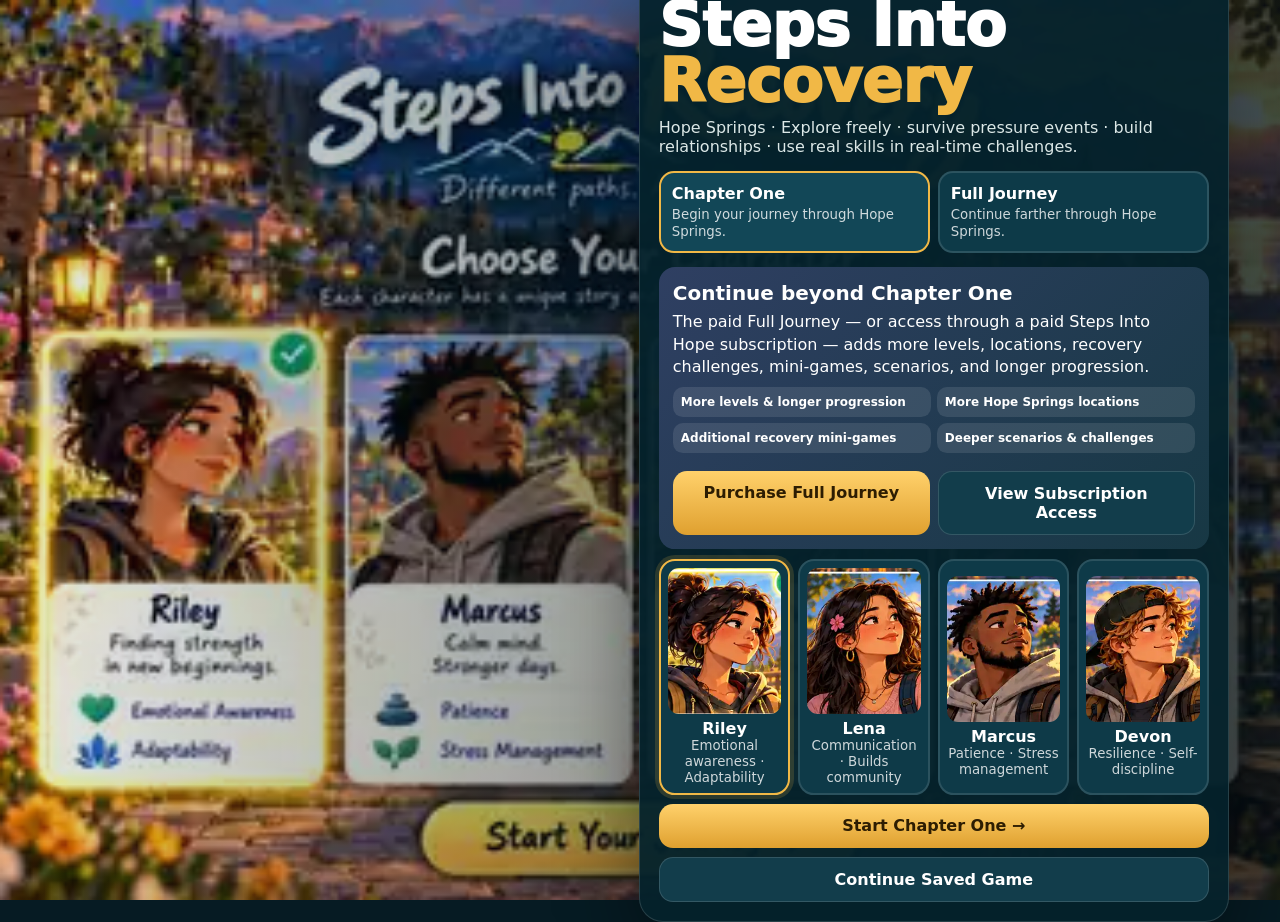
==== commit 30d4265c: "Add paid access links and upgrade messaging" ====
--- a/index.html
+++ b/index.html
@@ -6,7 +6,7 @@
 <meta http-equiv="Cache-Control" content="no-cache, no-store, must-revalidate">
 <meta http-equiv="Pragma" content="no-cache">
 <meta http-equiv="Expires" content="0">
-<title>Steps Into Recovery — Mobile v8 Free Map</title>
+<title>Steps Into Recovery — Mobile v9 Journal & Games</title>
 <style>
 :root{
  --navy:#072631;--navy2:#0c3a49;--navy3:#11505f;--gold:#f1b846;--cream:#fff7e8;--paper:#fffaf2;
@@ -98,8 +98,8 @@
   .statline{display:block;font-size:9px;line-height:1.1;white-space:nowrap;overflow:hidden;text-overflow:ellipsis}
   .statline span:last-child{display:block;font-size:10px;margin-top:2px}
   .meter{height:5px;margin-top:3px}
-  .topbuttons{top:106px;right:6px;gap:4px;z-index:28}
-  .topbuttons button{padding:8px 9px;border-radius:10px;font-size:11px;min-height:40px}
+  .topbuttons{top:106px;right:6px;left:6px;gap:4px;z-index:28;justify-content:flex-end;flex-wrap:wrap}
+  .topbuttons button{padding:8px 9px;border-radius:10px;font-size:11px;min-height:40px;flex:0 0 auto}
   #toast{top:150px;max-width:calc(100% - 28px);text-align:center}
   #hint{display:none}
   .dpad{display:none!important}
@@ -208,6 +208,41 @@
   #game .dpad{display:none!important}
   #game .location{touch-action:manipulation}
 }
+
+/* v9 journal + mini games */
+.journalTabs{display:flex;gap:7px;margin:8px 0 10px}.journalTabs .btn{flex:1}
+.journalPane{display:none}.journalPane.active{display:block}
+.journalPrompt{width:100%;min-height:46px;border:1px solid var(--line);border-radius:11px;padding:9px;font:inherit;background:#fff;color:var(--ink)}
+.journalWrite{width:100%;min-height:150px;border:2px solid #cfc3b2;border-radius:12px;padding:11px;font:inherit;font-size:16px;line-height:1.4;background:#fff;color:var(--ink);resize:vertical}
+.savedEntry{background:#fff;border:1px solid var(--line);border-radius:13px;padding:10px;margin-top:8px}
+.savedEntry time{display:block;font-size:11px;color:var(--muted);font-weight:800;margin-bottom:5px}
+.savedEntry .entryText{white-space:pre-wrap;line-height:1.4}
+.savedEntry button{margin-top:7px}
+.gamesGrid{display:grid;grid-template-columns:repeat(2,minmax(0,1fr));gap:9px;margin-top:10px}
+.gameCard{background:#fff;border:1px solid var(--line);border-radius:15px;padding:12px;text-align:left;color:var(--ink);min-height:115px}
+.gameCard b{display:block;font-size:17px;margin-bottom:4px}.gameCard small{display:block;color:var(--muted);line-height:1.3}
+.wsGrid{display:grid;grid-template-columns:repeat(10,1fr);gap:3px;margin:10px 0;max-width:520px}
+.wsCell{aspect-ratio:1;border:1px solid #cdbfa9;border-radius:6px;background:#fff;color:#17343d;font-weight:1000;font-size:15px;display:grid;place-items:center;padding:0;min-height:30px}
+.wsCell.pick{outline:3px solid #efb648}.wsCell.found{background:#dff2e5;border-color:#5d9c72}
+.wordBank{display:flex;gap:6px;flex-wrap:wrap;margin:8px 0}.wordChip{background:#e8eee9;border-radius:999px;padding:5px 9px;font-size:12px;font-weight:900}.wordChip.found{text-decoration:line-through;opacity:.55}
+.miniQuestion{background:#fff;border:1px solid var(--line);border-radius:13px;padding:11px;margin-top:9px}
+.miniQuestion input{width:100%;min-height:44px;border:2px solid #cfc3b2;border-radius:10px;padding:8px;font:inherit;font-size:16px;margin-top:6px}
+.tileGrid{display:grid;grid-template-columns:1fr 1fr;gap:8px;margin:10px 0}.orderTile{min-height:58px;border:2px solid #cfc3b2;background:#fff;border-radius:12px;padding:9px;font-weight:900}.orderTile.sel{background:#fff3ca;border-color:#d5a62f}
+.scenarioOption{display:block;width:100%;text-align:left;margin-top:7px;min-height:48px}
+.gameFeedback{background:#eef5f2;border-radius:12px;padding:10px;margin-top:9px;line-height:1.4}
+@media(max-width:520px){.gamesGrid{grid-template-columns:1fr}.wsCell{font-size:12px;min-height:26px}.tileGrid{grid-template-columns:1fr}}
+
+
+/* paid-access messaging */
+.upgradeCard{background:linear-gradient(135deg,#2f3f62,#173844);color:#fff;border-radius:16px;padding:14px;margin:10px 0}
+.upgradeCard h3{margin:0 0 6px;font-size:20px}.upgradeCard p{margin:5px 0 9px;line-height:1.4}
+.upgradeFeatures{display:grid;grid-template-columns:repeat(2,minmax(0,1fr));gap:6px;margin:8px 0}
+.upgradeFeature{background:rgba(255,255,255,.10);border-radius:10px;padding:8px;font-size:12px;font-weight:800}
+.upgradeActions{display:grid;grid-template-columns:1fr 1fr;gap:8px;margin-top:9px}
+.upgradeActions a{text-decoration:none;text-align:center;display:block}
+.lockedGame{opacity:.72;border-style:dashed}.lockedGame .lockTag{display:inline-block;background:#7657ae;color:#fff;border-radius:999px;padding:3px 7px;font-size:10px;font-weight:900;margin-bottom:5px}
+@media(max-width:520px){.upgradeFeatures,.upgradeActions{grid-template-columns:1fr}}
+
 </style>
 </head>
 <body>
@@ -219,6 +254,20 @@
   <div class="modeRow">
    <button id="freeMode" class="modeBtn sel"><b>Chapter One</b><small>Begin your journey through Hope Springs.</small></button>
    <button id="paidMode" class="modeBtn"><b>Full Journey</b><small>Continue farther through Hope Springs.</small></button>
+  </div>
+  <div id="startUpgradeCard" class="upgradeCard">
+    <h3>Continue beyond Chapter One</h3>
+    <p>The paid Full Journey — or access through a paid Steps Into Hope subscription — adds more levels, locations, recovery challenges, mini-games, scenarios, and longer progression.</p>
+    <div class="upgradeFeatures">
+      <div class="upgradeFeature">More levels & longer progression</div>
+      <div class="upgradeFeature">More Hope Springs locations</div>
+      <div class="upgradeFeature">Additional recovery mini-games</div>
+      <div class="upgradeFeature">Deeper scenarios & challenges</div>
+    </div>
+    <div class="upgradeActions">
+      <a class="btn gold" href="https://stepsintohope.com" target="_blank" rel="noopener">Purchase Full Journey</a>
+      <a class="btn navy" href="https://stepsintohope.com" target="_blank" rel="noopener">View Subscription Access</a>
+    </div>
   </div>
   <div id="chargrid" class="chargrid"></div>
   <button id="startBtn" class="btn gold">Start Chapter One →</button>
@@ -257,7 +306,7 @@
   </div>
   <div class="hudbox quest"><strong>Current Quests</strong><div id="questList"></div></div>
  </div>
- <div class="topbuttons"><button id="toolBtn">Toolbox</button><button id="journalBtn">Journal</button><button id="saveBtn">Save</button></div>
+ <div class="topbuttons"><button id="toolBtn">Toolbox</button><button id="journalBtn">Journal</button><button id="gamesBtn">Games</button><button id="saveBtn">Save</button></div>
  <div id="quickbar" class="quickbar"></div>
  <div id="toast"></div>
  <div id="hint">Drag the map to explore freely. Tap any location you want. Skills in the bottom bar are live.</div>
@@ -269,12 +318,32 @@
   <div style="color:var(--gold);font-weight:1000">DAY COMPLETE</div><h1 id="endTitle">You made it through.</h1><p id="endBody"></p>
   <div id="endStats" class="endstats"></div>
   <div class="endactions"><button id="replayBtn" class="btn gold">Replay Day</button><button id="nextBtn" class="btn navy">Continue</button></div>
+  <div id="endUpgradeCard" class="upgradeCard" style="display:none"><h3>Keep going with the Full Journey</h3><p>Continue into more levels, locations, mini-games, scenarios, and recovery challenges with paid game access or a paid subscription.</p><div class="upgradeActions"><a class="btn gold" href="https://stepsintohope.com" target="_blank" rel="noopener">Purchase Full Journey</a><a class="btn navy" href="https://stepsintohope.com" target="_blank" rel="noopener">Subscription Access</a></div></div>
  </div>
 </section>
 
 <div id="sceneModal" class="overlay"><button id="sceneClose" class="sceneClose" type="button" aria-label="Back to map">×</button><div id="sceneBox" class="sceneBox"></div></div>
 <div id="toolModal" class="overlay"><div class="panelBox"><button class="close" id="closeTools">×</button><h2>Recovery Toolbox</h2><img src="" data-asset="toolbox" class="toolboxBanner" alt=""><p>Equip up to four skills. Equipped skills appear in the live quickbar during exploration and challenges.</p><div id="toolGrid" class="toolGrid"></div></div></div>
-<div id="journalModal" class="overlay"><div class="panelBox"><button class="close" id="closeJournal">×</button><h2>Journey Log</h2><img src="" data-asset="journal" class="journalBanner" alt=""><div id="journalList"></div></div></div>
+<div id="journalModal" class="overlay"><div class="panelBox"><button class="close" id="closeJournal">×</button><h2>Journal</h2><img src="" data-asset="journal" class="journalBanner" alt="">
+<div class="journalTabs"><button id="myJournalTab" class="btn green">My Journal</button><button id="journeyLogTab" class="btn navy">Journey Log</button></div>
+<div id="myJournalPane" class="journalPane active">
+<select id="journalPrompt" class="journalPrompt">
+<option value="">Free write — no prompt</option>
+<option>What am I feeling right now?</option>
+<option>What helped me today?</option>
+<option>What triggered me and how did I respond?</option>
+<option>What do I need most right now?</option>
+<option>What is one thing I am proud of today?</option>
+<option>What is one thing I am grateful for today?</option>
+</select>
+<textarea id="journalWrite" class="journalWrite" maxlength="4000" placeholder="Write whatever you need to get out of your head…"></textarea>
+<button id="saveJournalEntry" class="btn green" style="width:100%;margin-top:8px">Save journal entry</button>
+<div id="journalSaveError" style="display:none;color:#9b2f38;font-weight:900;margin-top:6px">Write something before saving.</div>
+<h3 style="margin:14px 0 4px">Saved entries</h3><div id="savedJournalEntries"></div>
+</div>
+<div id="journeyLogPane" class="journalPane"><div id="journalList"></div></div>
+</div></div>
+<div id="gamesModal" class="overlay"><div class="panelBox"><button class="close" id="closeGames">×</button><h2>Recovery Games</h2><p>Short activities for practicing recovery skills. Wrong answers do not cost points.</p><div id="gamesGrid" class="gamesGrid"></div></div></div>
 </div>
 
 <script>
@@ -340,19 +409,20 @@
  const free=selectedMode==='free';
  s={mode:selectedMode,day:1,h:9,m:0,level:1,xp:0,hope:0,money:28,x:.50,y:.62,stats:{recovery:68,stress:34,connection:46,energy:66},
  unlocked:['deep','ground'],equipped:['deep','ground'],cooldowns:{},quests:{park:false,support:false,meeting:false,gym:false,market:false,boss:false},
- visited:[],coachHistory:[],log:['9:00 AM — You arrive in Hope Springs.'],char:chosen.id,relationships:{lena:10,marcus:8,mara:5},levelCap:free?3:10};
+ visited:[],coachHistory:[],journalEntries:[],minigames:{wordsearch:false,crossword:false,puzzle:false,scenarios:false},log:['9:00 AM — You arrive in Hope Springs.'],char:chosen.id,relationships:{lena:10,marcus:8,mara:5},levelCap:free?3:10};
  Object.entries(chosen.bonus).forEach(([k,v])=>s.stats[k]=clamp(s.stats[k]+v))
 }
 function show(id){document.querySelectorAll('.screen').forEach(x=>x.classList.remove('active'));$(id).classList.add('active')}
 function tm(){let h=s.h,ap=h>=12?'PM':'AM';h%=12;if(!h)h=12;return `${h}:${String(s.m).padStart(2,'0')} ${ap}`}
 function advance(min){let t=s.h*60+s.m+min;s.h=Math.floor(t/60);s.m=t%60}
 function addLog(t){s.log.unshift(`${tm()} — ${t}`)}
+function escHTML(v){return String(v??'').replace(/[&<>"']/g,c=>({'&':'&amp;','<':'&lt;','>':'&gt;','"':'&quot;',"'":'&#39;'}[c]))}
 function norm(){Object.keys(s.stats).forEach(k=>s.stats[k]=clamp(s.stats[k]))}
 function gain(xp,hope){s.xp+=xp;s.hope+=hope;while(s.xp>=100&&s.level<s.levelCap){s.xp-=100;s.level++;toast('Level up! Level '+s.level)}if(s.level>=s.levelCap)s.xp=Math.min(s.xp,99)}
 function premiumPlace(id){return ['gym','library','work','oldspot'].includes(id)}
 function unlockedPlace(id){if(s.mode==='free'&&premiumPlace(id))return false;if(id==='work')return s.day>=2;if(id==='oldspot')return s.day>=3;return true}
 function renderHUD(){
- norm();$('heroName').textContent=chosen.name;$('clock').textContent=`${'Day '+s.day} · ${tm()} · Lv ${s.level} · ${s.hope} Hope`;$('xpBar').style.width=Math.min(100,s.xp)+'%';
+ norm();const eu=$('endUpgradeCard');if(eu)eu.style.display=s&&s.mode==='free'?'block':'none';$('heroName').textContent=chosen.name;$('clock').textContent=`${'Day '+s.day} · ${tm()} · Lv ${s.level} · ${s.hope} Hope`;$('xpBar').style.width=Math.min(100,s.xp)+'%';
  for(const k of ['recovery','stress','connection','energy']){const map={recovery:['rv','rb'],stress:['sv','sb'],connection:['cv','cb'],energy:['ev','eb']}[k];$(map[0]).textContent=s.stats[k];$(map[1]).style.width=s.stats[k]+'%'}
  $('questList').innerHTML=[['park','Grounding Run'],['support','Support Quest'],['meeting','Meeting Hall'],['gym','Breathing Rhythm'],['market','Budget Puzzle'],['boss','Day 3 Boss']].map(([k,l])=>`<div class="qline">${s.quests[k]?'✓':'□'} ${l}</div>`).join('');
  $('playerImg').src=chosen.img;document.querySelectorAll('.location').forEach(b=>{b.classList.toggle('locked',!unlockedPlace(b.dataset.place));b.classList.toggle('visited',s.visited.includes(b.dataset.place))});renderQuickbar()
@@ -363,7 +433,7 @@
 }
 function toast(msg){$('toast').textContent=msg;$('toast').style.display='block';clearTimeout(toast.t);toast.t=setTimeout(()=>$('toast').style.display='none',1400)}
 function save(){try{localStorage.setItem('sir-v10',JSON.stringify(s));toast('Saved')}catch(e){toast('Save unavailable in preview')}}
-function load(){let raw=null;try{raw=localStorage.getItem('sir-v10')}catch(e){}if(!raw){alert('No save yet');return}s=JSON.parse(raw);mobileMapInitialized=false;s.coachHistory=s.coachHistory||[];selectedMode=s.mode||'free';chosen=chars.find(c=>c.id===s.char)||chars[0];show('game');renderWorld();last=performance.now();requestAnimationFrame(loop)}
+function load(){let raw=null;try{raw=localStorage.getItem('sir-v10')}catch(e){}if(!raw){alert('No save yet');return}s=JSON.parse(raw);mobileMapInitialized=false;s.coachHistory=s.coachHistory||[];s.journalEntries=s.journalEntries||[];s.minigames=s.minigames||{wordsearch:false,crossword:false,puzzle:false,scenarios:false};selectedMode=s.mode||'free';chosen=chars.find(c=>c.id===s.char)||chars[0];show('game');renderWorld();last=performance.now();requestAnimationFrame(loop)}
 
 
 function isMobileMap(){return !!(window.matchMedia&&window.matchMedia('(max-width:850px)').matches)}
@@ -393,9 +463,10 @@
 }
 function renderWorld(){renderPositionOnly();renderHUD()}
 
+
 function showPaywall(id){
- const title=id==='oldspot'?'The Hard Evening':'Path Not Open Yet';
- $('sceneBox').innerHTML=`<div class="sceneArt" style="background-image:url(ASSET.toolbox)"></div><div class="scenePanel"><span class="pill">KEEP EXPLORING</span><h2>${title}</h2><div class="dialog"><b>This part of Hope Springs is not open yet.</b><p>Keep moving through your journey and come back later.</p></div><button id="lockedBack" class="btn navy" style="width:100%">Back to map</button></div>`;
+ const title=id==='oldspot'?'Continue the Journey':'More of Hope Springs';
+ $('sceneBox').innerHTML=`<div class="sceneArt" style="background-image:url(ASSET.toolbox)"></div><div class="scenePanel"><span class="pill">FULL JOURNEY</span><h2>${title}</h2><div class="upgradeCard"><h3>More opens with paid access</h3><p>Unlock additional levels, locations, recovery challenges, mini-games, scenarios, and longer character progression with the paid Full Journey or a paid Steps Into Hope subscription.</p><div class="upgradeFeatures"><div class="upgradeFeature">More levels</div><div class="upgradeFeature">More locations</div><div class="upgradeFeature">More mini-games</div><div class="upgradeFeature">Deeper scenarios</div></div><div class="upgradeActions"><a class="btn gold" href="https://stepsintohope.com" target="_blank" rel="noopener">Purchase Full Journey</a><a class="btn navy" href="https://stepsintohope.com" target="_blank" rel="noopener">Subscription Access</a></div></div><button id="lockedBack" class="btn navy" style="width:100%;margin-top:8px">Back to map</button></div>`;
  $('sceneModal').classList.add('open');
  $('lockedBack').addEventListener('click',()=>{$('sceneModal').classList.remove('open');renderWorld()})
 }
@@ -652,7 +723,113 @@
  $('toolModal').classList.add('open')
 }
 
-function openJournal(){$('journalList').innerHTML=s.log.map(x=>`<div class="logline">${x}</div>`).join('');$('journalModal').classList.add('open')}
+
+function renderSavedJournalEntries(){
+ s.journalEntries=s.journalEntries||[];
+ const box=$('savedJournalEntries');if(!box)return;
+ if(!s.journalEntries.length){box.innerHTML='<div class="logline">No personal journal entries yet.</div>';return}
+ box.innerHTML=s.journalEntries.map((e,i)=>'<div class="savedEntry"><time>'+escHTML(e.when)+'</time>'+(e.prompt?'<b>'+escHTML(e.prompt)+'</b>':'')+'<div class="entryText">'+escHTML(e.text)+'</div><button class="btn navy deleteJournal" data-i="'+i+'">Delete</button></div>').join('');
+ box.querySelectorAll('.deleteJournal').forEach(b=>b.addEventListener('click',()=>{const i=Number(b.dataset.i);s.journalEntries.splice(i,1);save();renderSavedJournalEntries()}));
+}
+function showJournalPane(which){
+ const mine=which==='mine';$('myJournalPane').classList.toggle('active',mine);$('journeyLogPane').classList.toggle('active',!mine);
+ $('myJournalTab').className='btn '+(mine?'green':'navy');$('journeyLogTab').className='btn '+(!mine?'green':'navy');
+}
+function openJournal(){
+ s.journalEntries=s.journalEntries||[];
+ $('journalList').innerHTML=s.log.map(x=>'<div class="logline">'+escHTML(x)+'</div>').join('');
+ $('journalWrite').value='';$('journalPrompt').value='';$('journalSaveError').style.display='none';
+ renderSavedJournalEntries();showJournalPane('mine');$('journalModal').classList.add('open')
+}
+function awardMiniGame(key,label,xp=12,hope=6){
+ s.minigames=s.minigames||{};
+ if(!s.minigames[key]){s.minigames[key]=true;gain(xp,hope);addLog('Completed '+label);save();toast(label+' complete')}
+ else toast('Completed again — practice still counts')
+}
+
+function openGames(){
+ const full=s.mode==='paid';
+ const freeCard='<button type="button" class="gameCard" data-game="wordsearch"><span style="font-size:28px">🔎</span><b>Word Search</b><small>Find recovery words hidden in the grid.'+(s.minigames&&s.minigames.wordsearch?' · Completed':'')+'</small></button>';
+ const fullCards=[
+  ['crossword','Mini Crossword','Solve short recovery clues.','✏️'],
+  ['puzzle','Recovery Puzzle','Put a coping sequence in the right order.','🧩'],
+  ['scenarios','Recovery Scenarios','Choose responses to realistic situations.','💭']
+ ];
+ const paidPreview=fullCards.map(([id,name,desc,emoji])=>full
+   ? '<button type="button" class="gameCard" data-game="'+id+'"><span style="font-size:28px">'+emoji+'</span><b>'+name+'</b><small>'+desc+(s.minigames&&s.minigames[id]?' · Completed':'')+'</small></button>'
+   : '<div class="gameCard lockedGame"><span class="lockTag">FULL JOURNEY</span><span style="font-size:28px">'+emoji+'</span><b>'+name+'</b><small>'+desc+'</small></div>'
+ ).join('');
+ $('gamesGrid').innerHTML=freeCard+paidPreview+(!full?'<div style="grid-column:1/-1" class="upgradeCard"><h3>More games in the Full Journey</h3><p>Paid game access or a paid Steps Into Hope subscription adds the crossword, recovery puzzle, scenario practice, more levels, more locations, and longer progression.</p><div class="upgradeActions"><a class="btn gold" href="https://stepsintohope.com" target="_blank" rel="noopener">Purchase Full Journey</a><a class="btn navy" href="https://stepsintohope.com" target="_blank" rel="noopener">View Subscription Access</a></div></div>':'');
+ $('gamesGrid').querySelectorAll('.gameCard[data-game]').forEach(b=>b.addEventListener('click',()=>{ $('gamesModal').classList.remove('open'); const id=b.dataset.game;if(id==='wordsearch')openWordSearch();if(id==='crossword')openCrossword();if(id==='puzzle')openRecoveryPuzzle();if(id==='scenarios')openScenarios()}));
+ $('gamesModal').classList.add('open')
+}
+
+function miniGameBack(){
+ $('sceneModal').classList.remove('open');openGames()
+}
+function openWordSearch(){
+ const words=['SUPPORT','BREATHE','SOBER','PAUSE','HOPE'];
+ const placements=[
+  {word:'SUPPORT',r:0,c:1,dr:0,dc:1},
+  {word:'BREATHE',r:1,c:9,dr:1,dc:0},
+  {word:'SOBER',r:8,c:7,dr:0,dc:-1},
+  {word:'PAUSE',r:2,c:1,dr:1,dc:1},
+  {word:'HOPE',r:4,c:0,dr:1,dc:0}
+ ];
+ const N=10,letters='RECOVERYHOPESTRENGTHCALM',grid=Array.from({length:N},(_,r)=>Array.from({length:N},(_,c)=>letters[(r*7+c*3+r+c)%letters.length]));
+ placements.forEach(p=>[...p.word].forEach((ch,i)=>grid[p.r+p.dr*i][p.c+p.dc*i]=ch));
+ let first=null,found=new Set();
+ $('sceneBox').innerHTML='<div class="scenePanel"><span class="pill">MINI GAME</span><h2>Recovery Word Search</h2><p>Tap the <b>first</b> and <b>last</b> letter of a word. Words may go across, down, diagonal, or backward.</p><div id="wordBank" class="wordBank">'+words.map(w=>'<span class="wordChip" data-word="'+w+'">'+w+'</span>').join('')+'</div><div id="wsGrid" class="wsGrid">'+grid.flatMap((row,r)=>row.map((ch,c)=>'<button type="button" class="wsCell" data-r="'+r+'" data-c="'+c+'">'+ch+'</button>')).join('')+'</div><div id="wsMsg" class="gameFeedback">Find all 5 words.</div><button id="miniBack" class="btn navy" style="width:100%;margin-top:10px">Back to games</button></div>';
+ $('sceneModal').classList.add('open');$('miniBack').addEventListener('click',miniGameBack);
+ const cell=(r,c)=>$('wsGrid').querySelector('[data-r="'+r+'"][data-c="'+c+'"]');
+ function pathBetween(a,b){
+  const dr=b.r-a.r,dc=b.c-a.c,steps=Math.max(Math.abs(dr),Math.abs(dc));if(!steps)return [];
+  const sr=dr===0?0:dr/Math.abs(dr),sc=dc===0?0:dc/Math.abs(dc);
+  if(!(dr===0||dc===0||Math.abs(dr)===Math.abs(dc)))return [];
+  return Array.from({length:steps+1},(_,i)=>({r:a.r+sr*i,c:a.c+sc*i}));
+ }
+ $('wsGrid').querySelectorAll('.wsCell').forEach(btn=>btn.addEventListener('click',()=>{
+   const p={r:Number(btn.dataset.r),c:Number(btn.dataset.c)};
+   if(!first){first=p;btn.classList.add('pick');$('wsMsg').textContent='Now tap the last letter.';return}
+   cell(first.r,first.c).classList.remove('pick');const path=pathBetween(first,p),str=path.map(q=>grid[q.r][q.c]).join(''),match=words.find(w=>!found.has(w)&&(str===w||str===[...w].reverse().join('')));
+   if(match){found.add(match);path.forEach(q=>cell(q.r,q.c).classList.add('found'));const chip=$('wordBank').querySelector('[data-word="'+match+'"]');if(chip)chip.classList.add('found');$('wsMsg').textContent='Found '+match+'! '+found.size+'/5'}
+   else $('wsMsg').textContent='Not one of the words. Try another line.';
+   first=null;if(found.size===words.length){$('wsMsg').innerHTML='<b>Great job — you found every recovery word.</b>';awardMiniGame('wordsearch','Recovery Word Search',14,7)}
+ }))
+}
+function openCrossword(){
+ const clues=[
+  ['A short break before reacting (5)','PAUSE'],
+  ['People who help you stay connected (7)','SUPPORT'],
+  ['What you protect one day at a time (8)','RECOVERY'],
+  ['Something that rises and falls without needing action (4)','URGE']
+ ];
+ $('sceneBox').innerHTML='<div class="scenePanel"><span class="pill">MINI GAME</span><h2>Mini Recovery Crossword</h2><p>Fill the recovery word for each clue.</p>'+clues.map((q,i)=>'<div class="miniQuestion"><b>'+(i+1)+'. '+q[0]+'</b><input id="cw'+i+'" maxlength="'+q[1].length+'" autocomplete="off"></div>').join('')+'<div id="cwFeedback"></div><button id="cwCheck" class="btn green" style="width:100%;margin-top:10px">Check answers</button><button id="miniBack" class="btn navy" style="width:100%;margin-top:8px">Back to games</button></div>';
+ $('sceneModal').classList.add('open');$('miniBack').addEventListener('click',miniGameBack);
+ $('cwCheck').addEventListener('click',()=>{let correct=0;clues.forEach((q,i)=>{if(($('cw'+i).value||'').trim().toUpperCase()===q[1])correct++});$('cwFeedback').className='gameFeedback';$('cwFeedback').textContent=correct===clues.length?'All four are correct.':correct+' of '+clues.length+' correct. Change any answer and try again.';if(correct===clues.length)awardMiniGame('crossword','Mini Recovery Crossword',16,8)})
+}
+function openRecoveryPuzzle(){
+ const correct=['Stop','Take a breath','Observe','Proceed on purpose'],chosen=[];
+ const shuffled=['Observe','Proceed on purpose','Stop','Take a breath'];
+ function draw(){
+  $('sceneBox').innerHTML='<div class="scenePanel"><span class="pill">MINI GAME</span><h2>STOP Skill Puzzle</h2><p>Tap the four steps in the order you would use them. Tap your selected list to reset.</p><div class="tileGrid">'+shuffled.map(x=>'<button type="button" class="orderTile" data-step="'+escHTML(x)+'">'+escHTML(x)+'</button>').join('')+'</div><div id="orderPicked" class="gameFeedback">'+(chosen.length?'Your order: '+chosen.map((x,i)=>(i+1)+'. '+x).join(' → '):'No steps selected yet.')+'</div><button id="orderReset" class="btn navy" style="width:100%;margin-top:8px">Reset order</button><button id="miniBack" class="btn navy" style="width:100%;margin-top:8px">Back to games</button></div>';
+  $('sceneModal').classList.add('open');$('miniBack').addEventListener('click',miniGameBack);$('orderReset').addEventListener('click',()=>{chosen.length=0;draw()});
+  $('sceneBox').querySelectorAll('.orderTile').forEach(b=>b.addEventListener('click',()=>{const step=b.dataset.step;if(chosen.includes(step))return;chosen.push(step);if(chosen.length===4){const ok=chosen.every((x,i)=>x===correct[i]);if(ok){awardMiniGame('puzzle','STOP Skill Puzzle',14,7);$('orderPicked').innerHTML='<b>Correct:</b> Stop → Take a breath → Observe → Proceed on purpose.'}else{$('orderPicked').innerHTML='Not quite. Reset and try again — wrong answers do not cost anything.'}}else draw()}))
+ }draw()
+}
+function openScenarios(){
+ const qs=[
+  {q:'A stressful text makes you want to react immediately. What is the strongest first move?',a:['Send the first response that comes to mind','Pause, breathe, and decide what outcome you want','Ignore every message for a week'],correct:1,why:'A pause creates space between emotion and action.'},
+  {q:'You notice a strong craving after a difficult day. Which response protects recovery best?',a:['Change your environment and contact safe support','Stay alone with access to the trigger','Tell yourself cravings should never happen'],correct:0,why:'Distance from the trigger plus connection can reduce risk while the urge passes.'},
+  {q:'You are exhausted and everything feels harder. What should you check before making a big decision?',a:['Whether you are hungry, angry, lonely, or tired','Whether you can push through without rest','Whether everyone else is doing better'],correct:0,why:'HALT catches basic needs that can amplify stress.'}
+ ];
+ let i=0,score=0;
+ function draw(){
+  const q=qs[i];$('sceneBox').innerHTML='<div class="scenePanel"><span class="pill">MINI GAME</span><h2>Recovery Scenario '+(i+1)+'/'+qs.length+'</h2><div class="miniQuestion"><b>'+q.q+'</b>'+q.a.map((a,j)=>'<button type="button" class="btn navy scenarioOption" data-i="'+j+'">'+a+'</button>').join('')+'</div><div id="scenarioFeedback"></div><button id="miniBack" class="btn navy" style="width:100%;margin-top:10px">Back to games</button></div>';$('sceneModal').classList.add('open');$('miniBack').addEventListener('click',miniGameBack);
+  $('sceneBox').querySelectorAll('.scenarioOption').forEach(b=>b.addEventListener('click',()=>{const pick=Number(b.dataset.i),ok=pick===q.correct;if(ok)score++;$('scenarioFeedback').className='gameFeedback';$('scenarioFeedback').innerHTML=(ok?'<b>Good choice.</b> ':'<b>Try another way next time.</b> ')+q.why+'<button id="scenarioNext" class="btn green" style="width:100%;margin-top:8px">'+(i===qs.length-1?'Finish':'Next scenario')+'</button>';$('sceneBox').querySelectorAll('.scenarioOption').forEach(x=>x.disabled=true);$('scenarioNext').addEventListener('click',()=>{i++;if(i>=qs.length){$('sceneBox').innerHTML='<div class="scenePanel"><span class="pill">COMPLETE</span><h2>Scenario Practice</h2><div class="gameFeedback">You chose '+score+' of '+qs.length+' strongest responses. The point is practice, not perfection.</div><button id="scenarioDone" class="btn green" style="width:100%;margin-top:10px">Back to games</button></div>';awardMiniGame('scenarios','Recovery Scenarios',16,8);$('scenarioDone').addEventListener('click',miniGameBack)}else draw()})}))
+ }draw()
+}
+
 function nextDay(){if(s.mode==='free'){showPaywall('work');return}if(s.day<3)s.day++;mobileMapInitialized=false;s.h=9;s.m=0;s.x=.5;s.y=.62;s.stats.energy=clamp(s.stats.energy+15);s.stats.stress=clamp(s.stats.stress-5);addLog(`Day ${s.day} begins.`);show('game');renderWorld();last=performance.now();requestAnimationFrame(loop)}
 function buildChars(){chars.forEach((c,i)=>{const b=document.createElement('button');b.className='char'+(i===0?' sel':'');b.innerHTML=`<img src="${c.img}"><b>${c.name}</b><small>${c.role}</small>`;b.addEventListener('click',()=>{chosen=c;document.querySelectorAll('.char').forEach(x=>x.classList.remove('sel'));b.classList.add('sel')});$('chargrid').appendChild(b)})}
 
@@ -661,8 +838,15 @@
 $('paidMode').addEventListener('click',()=>{selectedMode='paid';$('paidMode').classList.add('sel');$('freeMode').classList.remove('sel')});
 document.querySelectorAll('.location').forEach(b=>{b.setAttribute('type','button');b.addEventListener('click',e=>{e.preventDefault();e.stopPropagation();if(suppressMapTap)return;travelTo(b.dataset.place)})});
 $('startBtn').addEventListener('click',()=>{fresh();mobileMapInitialized=false;show('game');renderWorld();last=performance.now();requestAnimationFrame(loop);if(isMobileMap())setTimeout(()=>toast('Drag the map freely • Tap any location'),350)});
-$('continueBtn').addEventListener('click',load);$('saveBtn').addEventListener('click',save);$('toolBtn').addEventListener('click',openTools);$('journalBtn').addEventListener('click',openJournal);
-$('closeTools').addEventListener('click',()=>$('toolModal').classList.remove('open'));$('closeJournal').addEventListener('click',()=>$('journalModal').classList.remove('open'));$('sceneClose').addEventListener('click',()=>{challenge=null;$('sceneModal').classList.remove('open');renderWorld()});
+$('continueBtn').addEventListener('click',load);$('saveBtn').addEventListener('click',save);$('toolBtn').addEventListener('click',openTools);$('journalBtn').addEventListener('click',openJournal);$('gamesBtn').addEventListener('click',openGames);
+$('closeTools').addEventListener('click',()=>$('toolModal').classList.remove('open'));$('closeJournal').addEventListener('click',()=>$('journalModal').classList.remove('open'));$('closeGames').addEventListener('click',()=>$('gamesModal').classList.remove('open'));$('myJournalTab').addEventListener('click',()=>showJournalPane('mine'));
+$('journeyLogTab').addEventListener('click',()=>showJournalPane('log'));
+$('saveJournalEntry').addEventListener('click',()=>{
+ const text=($('journalWrite').value||'').trim();if(!text){$('journalSaveError').style.display='block';$('journalWrite').focus();return}
+ $('journalSaveError').style.display='none';s.journalEntries=s.journalEntries||[];
+ const prompt=$('journalPrompt').value||'';s.journalEntries.unshift({when:new Date().toLocaleString(),prompt,text});addLog('Saved a personal journal entry');gain(3,1);save();$('journalWrite').value='';$('journalPrompt').value='';renderSavedJournalEntries();toast('Journal entry saved')
+});
+$('sceneClose').addEventListener('click',()=>{challenge=null;$('sceneModal').classList.remove('open');renderWorld()});
 $('replayBtn').addEventListener('click',()=>{fresh();mobileMapInitialized=false;show('game');renderWorld();last=performance.now();requestAnimationFrame(loop)});$('nextBtn').addEventListener('click',nextDay);
 window.addEventListener('resize',()=>{if(!s)return;if(isMobileMap()){clampMobilePan();applyMobilePan();renderHUD()}else renderWorld()});window.addEventListener('keydown',e=>{keys[e.key]=true;if(['1','2','3','4'].includes(e.key)){const id=s&&s.equipped[Number(e.key)-1];if(id)useSkill(id)}});window.addEventListener('keyup',e=>keys[e.key]=false);
 
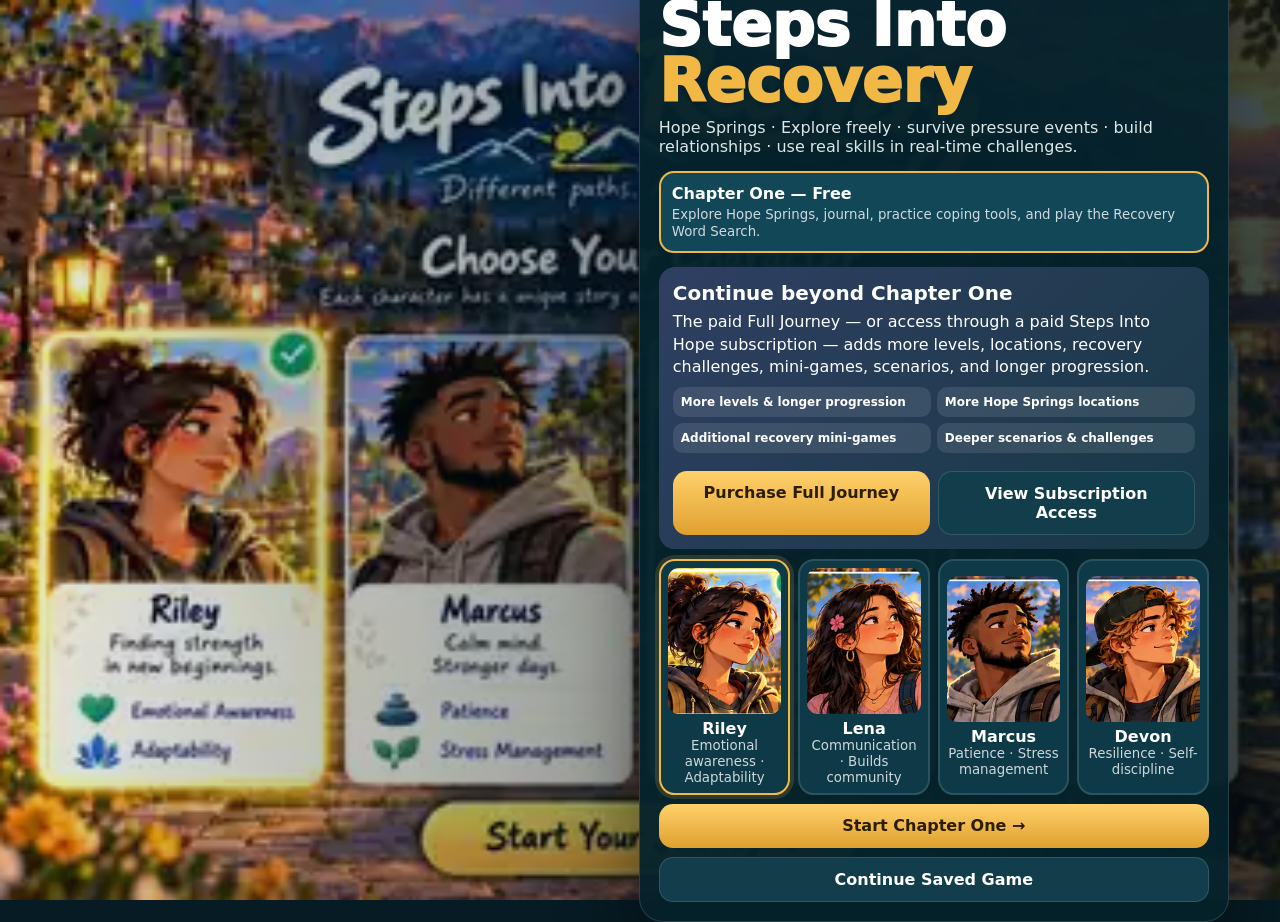
==== commit 964f983c: "Make public game free-only" ====
--- a/index.html
+++ b/index.html
@@ -6,7 +6,7 @@
 <meta http-equiv="Cache-Control" content="no-cache, no-store, must-revalidate">
 <meta http-equiv="Pragma" content="no-cache">
 <meta http-equiv="Expires" content="0">
-<title>Steps Into Recovery — Mobile v9 Journal & Games</title>
+<title>Steps Into Recovery — Chapter One Free</title>
 <style>
 :root{
  --navy:#072631;--navy2:#0c3a49;--navy3:#11505f;--gold:#f1b846;--cream:#fff7e8;--paper:#fffaf2;
@@ -58,7 +58,7 @@
 .budgetgrid{display:grid;grid-template-columns:repeat(3,1fr);gap:8px}.item{border:2px solid var(--line);background:#fff;border-radius:12px;padding:10px;cursor:pointer}.item.sel{border-color:var(--green);background:#e8f3eb}.bossStage{background:linear-gradient(180deg,#2b2331,#132f39);border-radius:16px;padding:12px}.skillgrid{display:grid;grid-template-columns:repeat(4,1fr);gap:8px}.skillbtn{background:#123d49;color:#fff;border:1px solid rgba(255,255,255,.16);border-radius:12px;padding:7px;cursor:pointer}.skillbtn img{width:100%;aspect-ratio:1;object-fit:cover;border-radius:9px}.skillbtn:disabled{opacity:.35}
 
 
-.modeRow{display:grid;grid-template-columns:1fr 1fr;gap:8px;margin:10px 0 14px}.modeBtn{border:2px solid rgba(255,255,255,.13);background:#0d3a48;color:white;border-radius:15px;padding:11px;text-align:left;cursor:pointer}.modeBtn.sel{border-color:var(--gold);background:#124757}.modeBtn b{display:block}.modeBtn small{display:block;opacity:.8;margin-top:3px;line-height:1.3}.xpTrack{height:7px;background:#1f5864;border-radius:999px;overflow:hidden;margin-top:6px}.xpTrack i{display:block;height:100%;background:var(--gold)}.location.paid::after{content:"PAID";position:absolute;top:-8px;right:-8px;background:#6e4fa2;color:white;border-radius:999px;padding:2px 6px;font-size:9px;border:1px solid #fff}.paywall{background:linear-gradient(135deg,#3d2f5d,#172f39);color:#fff;border-radius:18px;padding:16px}.paywall h3{margin:0 0 7px}.featurelist{display:grid;gap:6px;font-size:13px}.feature{background:rgba(255,255,255,.08);border-radius:10px;padding:8px}
+.modeRow{display:grid;grid-template-columns:1fr 1fr;gap:8px;margin:10px 0 14px}.modeBtn{border:2px solid rgba(255,255,255,.13);background:#0d3a48;color:white;border-radius:15px;padding:11px;text-align:left;cursor:pointer}.modeBtn.sel{border-color:var(--gold);background:#124757}.modeBtn b{display:block}.modeBtn small{display:block;opacity:.8;margin-top:3px;line-height:1.3}.xpTrack{height:7px;background:#1f5864;border-radius:999px;overflow:hidden;margin-top:6px}.xpTrack i{display:block;height:100%;background:var(--gold)}.paywall{background:linear-gradient(135deg,#3d2f5d,#172f39);color:#fff;border-radius:18px;padding:16px}.paywall h3{margin:0 0 7px}.featurelist{display:grid;gap:6px;font-size:13px}.feature{background:rgba(255,255,255,.08);border-radius:10px;padding:8px}
 #end{background:linear-gradient(90deg,rgba(2,20,27,.48),rgba(2,20,27,.70));background-size:cover;background-position:center}.endcard{position:absolute;right:5vw;top:50%;transform:translateY(-50%);width:min(650px,92vw);background:rgba(5,34,44,.95);border:1px solid rgba(255,255,255,.15);border-radius:22px;padding:19px;box-shadow:0 30px 80px rgba(0,0,0,.45)}.endcard h1{font-size:42px;margin:6px 0}.endstats{display:grid;grid-template-columns:repeat(2,1fr);gap:8px;margin:12px 0}.endstat{background:#0f4050;border-radius:12px;padding:10px}.endactions{display:flex;gap:8px}.endactions button{flex:1}
 @media(max-width:850px){
  .startcard{left:4vw;right:4vw;width:auto}.modeRow,.chargrid{grid-template-columns:repeat(2,1fr)}.hud{grid-template-columns:1fr}.quest{display:none}.statgrid{grid-template-columns:repeat(2,1fr)}.topbuttons{top:168px;right:8px}
@@ -251,9 +251,8 @@
  <div class="startcard">
   <div class="brand">Steps Into <span>Recovery</span></div>
   <div class="tag">Hope Springs · Explore freely · survive pressure events · build relationships · use real skills in real-time challenges.</div>
-  <div class="modeRow">
-   <button id="freeMode" class="modeBtn sel"><b>Chapter One</b><small>Begin your journey through Hope Springs.</small></button>
-   <button id="paidMode" class="modeBtn"><b>Full Journey</b><small>Continue farther through Hope Springs.</small></button>
+  <div class="modeRow" style="grid-template-columns:1fr">
+   <div class="modeBtn sel"><b>Chapter One — Free</b><small>Explore Hope Springs, journal, practice coping tools, and play the Recovery Word Search.</small></div>
   </div>
   <div id="startUpgradeCard" class="upgradeCard">
     <h3>Continue beyond Chapter One</h3>
@@ -285,11 +284,7 @@
    <button class="location" data-place="cafe" style="left:48%;top:57%">Corner Café<small>Lena</small></button>
    <button class="location" data-place="support" style="left:77%;top:66%">Support Center<small>Support quest</small></button>
    <button class="location" data-place="meeting" style="left:57%;top:73%">Meeting Hall<small>Marcus</small></button>
-   <button class="location paid" data-place="gym" style="left:86%;top:82%">Recovery Gym<small>Breathing rhythm</small></button>
-   <button class="location paid" data-place="library" style="left:73%;top:33%">Reflection Library<small>Journal</small></button>
    <button class="location" data-place="market" style="left:24%;top:63%">Market Square<small>Budget challenge</small></button>
-   <button class="location paid locked" data-place="work" style="left:87%;top:49%">Work Hub<small>Day 2</small></button>
-   <button class="location risk paid locked" data-place="oldspot" style="left:91%;top:24%">Old Spot<small>Day 3 boss</small></button>
    <div id="player"><img id="playerImg" src="" data-asset="ava" alt=""></div>
   </div>
  </div>
@@ -406,10 +401,9 @@
 let selectedMode='free',chosen=chars[0],s=null,keys={},last=0,travelRAF=null,challenge=null,mobileMapInitialized=false,mapPanX=0,mapPanY=0,mapDrag=null,suppressMapTap=false;
 
 function fresh(){
- const free=selectedMode==='free';
- s={mode:selectedMode,day:1,h:9,m:0,level:1,xp:0,hope:0,money:28,x:.50,y:.62,stats:{recovery:68,stress:34,connection:46,energy:66},
+ s={mode:'free',day:1,h:9,m:0,level:1,xp:0,hope:0,money:28,x:.50,y:.62,stats:{recovery:68,stress:34,connection:46,energy:66},
  unlocked:['deep','ground'],equipped:['deep','ground'],cooldowns:{},quests:{park:false,support:false,meeting:false,gym:false,market:false,boss:false},
- visited:[],coachHistory:[],journalEntries:[],minigames:{wordsearch:false,crossword:false,puzzle:false,scenarios:false},log:['9:00 AM — You arrive in Hope Springs.'],char:chosen.id,relationships:{lena:10,marcus:8,mara:5},levelCap:free?3:10};
+ visited:[],coachHistory:[],journalEntries:[],minigames:{wordsearch:false},log:['9:00 AM — You arrive in Hope Springs.'],char:chosen.id,relationships:{lena:10,marcus:8,mara:5},levelCap:3};
  Object.entries(chosen.bonus).forEach(([k,v])=>s.stats[k]=clamp(s.stats[k]+v))
 }
 function show(id){document.querySelectorAll('.screen').forEach(x=>x.classList.remove('active'));$(id).classList.add('active')}
@@ -419,12 +413,11 @@
 function escHTML(v){return String(v??'').replace(/[&<>"']/g,c=>({'&':'&amp;','<':'&lt;','>':'&gt;','"':'&quot;',"'":'&#39;'}[c]))}
 function norm(){Object.keys(s.stats).forEach(k=>s.stats[k]=clamp(s.stats[k]))}
 function gain(xp,hope){s.xp+=xp;s.hope+=hope;while(s.xp>=100&&s.level<s.levelCap){s.xp-=100;s.level++;toast('Level up! Level '+s.level)}if(s.level>=s.levelCap)s.xp=Math.min(s.xp,99)}
-function premiumPlace(id){return ['gym','library','work','oldspot'].includes(id)}
-function unlockedPlace(id){if(s.mode==='free'&&premiumPlace(id))return false;if(id==='work')return s.day>=2;if(id==='oldspot')return s.day>=3;return true}
+function unlockedPlace(id){return ['home','park','cafe','support','meeting','market'].includes(id)}
 function renderHUD(){
  norm();const eu=$('endUpgradeCard');if(eu)eu.style.display=s&&s.mode==='free'?'block':'none';$('heroName').textContent=chosen.name;$('clock').textContent=`${'Day '+s.day} · ${tm()} · Lv ${s.level} · ${s.hope} Hope`;$('xpBar').style.width=Math.min(100,s.xp)+'%';
  for(const k of ['recovery','stress','connection','energy']){const map={recovery:['rv','rb'],stress:['sv','sb'],connection:['cv','cb'],energy:['ev','eb']}[k];$(map[0]).textContent=s.stats[k];$(map[1]).style.width=s.stats[k]+'%'}
- $('questList').innerHTML=[['park','Grounding Run'],['support','Support Quest'],['meeting','Meeting Hall'],['gym','Breathing Rhythm'],['market','Budget Puzzle'],['boss','Day 3 Boss']].map(([k,l])=>`<div class="qline">${s.quests[k]?'✓':'□'} ${l}</div>`).join('');
+ $('questList').innerHTML=[['park','Grounding Run'],['support','Support Quest'],['meeting','Meeting Hall'],['market','Budget Puzzle']].map(([k,l])=>`<div class="qline">${s.quests[k]?'✓':'□'} ${l}</div>`).join('');
  $('playerImg').src=chosen.img;document.querySelectorAll('.location').forEach(b=>{b.classList.toggle('locked',!unlockedPlace(b.dataset.place));b.classList.toggle('visited',s.visited.includes(b.dataset.place))});renderQuickbar()
 }
 function renderQuickbar(){
@@ -433,7 +426,7 @@
 }
 function toast(msg){$('toast').textContent=msg;$('toast').style.display='block';clearTimeout(toast.t);toast.t=setTimeout(()=>$('toast').style.display='none',1400)}
 function save(){try{localStorage.setItem('sir-v10',JSON.stringify(s));toast('Saved')}catch(e){toast('Save unavailable in preview')}}
-function load(){let raw=null;try{raw=localStorage.getItem('sir-v10')}catch(e){}if(!raw){alert('No save yet');return}s=JSON.parse(raw);mobileMapInitialized=false;s.coachHistory=s.coachHistory||[];s.journalEntries=s.journalEntries||[];s.minigames=s.minigames||{wordsearch:false,crossword:false,puzzle:false,scenarios:false};selectedMode=s.mode||'free';chosen=chars.find(c=>c.id===s.char)||chars[0];show('game');renderWorld();last=performance.now();requestAnimationFrame(loop)}
+function load(){let raw=null;try{raw=localStorage.getItem('sir-v10')}catch(e){}if(!raw){alert('No save yet');return}s=JSON.parse(raw);mobileMapInitialized=false;s.mode='free';s.levelCap=3;s.coachHistory=s.coachHistory||[];s.journalEntries=s.journalEntries||[];s.minigames={wordsearch:!!(s.minigames&&s.minigames.wordsearch)};selectedMode='free';chosen=chars.find(c=>c.id===s.char)||chars[0];show('game');renderWorld();last=performance.now();requestAnimationFrame(loop)}
 
 
 function isMobileMap(){return !!(window.matchMedia&&window.matchMedia('(max-width:850px)').matches)}
@@ -473,10 +466,10 @@
 
 function safeOpenLocation(id){
  try{
-  const typedFirst=['park','gym','market','oldspot'].includes(id);
+  const typedFirst=['park','market'].includes(id);
   if(!typedFirst){openLocation(id);return}
-  const label={park:'Riverside Park',gym:'Recovery Gym',market:'Market Square',oldspot:'Old Spot'}[id]||id;
-  const prompt={park:'What are you noticing right now?',gym:'What do you notice in your body right now?',market:'What matters most in the choice you are about to make?',oldspot:'What is the pressure telling you right now?'}[id]||'What are you thinking or feeling right now?';
+  const label={park:'Riverside Park',market:'Market Square'}[id]||id;
+  const prompt={park:'What are you noticing right now?',market:'What matters most in the choice you are about to make?'}[id]||'What are you thinking or feeling right now?';
   $('sceneBox').innerHTML='<div class="scenePanel"><span class="pill">YOUR RESPONSE</span><h2>'+label+'</h2><div class="dialog"><b>Type before continuing</b><p>'+prompt+'</p></div><textarea id="locationAnswer" maxlength="600" placeholder="Type your own answer here…" style="width:100%;min-height:120px;border:2px solid #b9aa92;border-radius:12px;padding:12px;font:inherit;font-size:16px;background:#fff;color:#142b31;resize:vertical"></textarea><div id="locationAnswerError" style="display:none;color:#a13640;font-weight:900;margin-top:7px">Please type an answer first.</div><button id="locationContinue" class="btn green" style="width:100%;margin-top:10px">Continue into '+label+'</button></div>';
   $('sceneModal').classList.add('open');
   const a=$('locationAnswer');if(a)setTimeout(()=>a.focus(),100);
@@ -498,7 +491,6 @@
 function travelTo(id){
  if(!s)return;
  if(travelRAF){cancelAnimationFrame(travelRAF);travelRAF=null}
- if(s.mode==='free'&&premiumPlace(id)){showPaywall(id);return}
  if(!unlockedPlace(id)){toast(id==='work'?'Work Hub opens Day 2':'Old Spot opens Day 3');return}
  const p=places[id];if(!p){toast('Location unavailable');return}
  if(isMobileMap()){
@@ -617,17 +609,12 @@
 function openLocation(id){
  if(!s.visited.includes(id))s.visited.push(id);
  if(id==='park')return groundRun();
- if(id==='gym')return breathingRhythm();
  if(id==='market')return budgetPuzzle();
- if(id==='oldspot')return bossFight();
  if(id==='support')return supportQuest();
- if(id==='meeting')return simpleScene('meeting','Meeting Hall','Marcus','“You can share, listen, or just be here.”',[['Share one honest sentence',()=>{s.stats.connection+=10;s.stats.recovery+=7;s.relationships.marcus+=10;s.quests.meeting=true;if(!s.unlocked.includes('self'))s.unlocked.push('self');gain(16,9)}],['Stay and talk after',()=>{s.relationships.marcus+=14;s.stats.connection+=6;s.quests.meeting=true;gain(14,7)}]]);
- if(id==='cafe')return simpleScene('cafe','Corner Café','Lena','“Rough day?”',[['Tell Lena the truth',()=>{s.relationships.lena+=12;s.stats.connection+=8;if(!s.unlocked.includes('gratitude'))s.unlocked.push('gratitude');gain(12,7)}],['Ask what helps her on bad nights',()=>{s.relationships.lena+=8;if(!s.unlocked.includes('self'))s.unlocked.push('self');gain(12,6)}]]);
- if(id==='library')return simpleScene('journal','Reflection Library','Mara','“Write down what worked before your brain edits the story.”',[['Write a short reflection',()=>{s.stats.recovery+=6;if(!s.unlocked.includes('journal'))s.unlocked.push('journal');gain(12,6)}]]);
- if(id==='home')return simpleScene('park','Home Base','You','Your apartment is quiet. What do you do?',[['Cook and recharge',()=>{s.stats.energy+=12;s.stats.stress-=4;gain(8,4)}],['Use a skill from your quickbar instead',()=>{toast('Use the live skill bar at the bottom')} ]]);
- if(id==='work')return simpleScene('cafe','Work Hub','Theo','“Short shift available.”',[['Take the shift',()=>{s.money+=18;s.stats.energy-=12;gain(16,8)}],['Protect your energy today',()=>{s.stats.recovery+=5;gain(10,5)}]]);
-}
-
+ if(id==='meeting')return simpleScene('meeting','Meeting Hall','Marcus','“You can share, listen, or just be here.”',[]);
+ if(id==='cafe')return simpleScene('cafe','Corner Café','Lena','“Rough day?”',[]);
+ if(id==='home')return simpleScene('park','Home Base','You','Your apartment is quiet. What do you do?',[]);
+}
 function applyTypedSceneOutcome(title,text){
  const t=String(text||'').toLowerCase();
  if(title==='Home Base'){
@@ -638,8 +625,6 @@
    else {s.stats.recovery+=3;s.stats.stress-=2}
  }else if(title==='Meeting Hall'){s.stats.connection+=7;s.stats.recovery+=4;s.quests.meeting=true;if(!s.unlocked.includes('self'))s.unlocked.push('self')}
  else if(title==='Corner Café'){s.stats.connection+=6;s.relationships.lena+=6}
- else if(title==='Reflection Library'){s.stats.recovery+=6;if(!s.unlocked.includes('journal'))s.unlocked.push('journal')}
- else if(title==='Work Hub'){s.stats.recovery+=4}
  gain(10,5);norm();
 }
 function simpleScene(art,title,speaker,dialog,opts){
@@ -664,13 +649,6 @@
  const c=challenge;for(let i=c.objects.length-1;i>=0;i--){const o=c.objects[i],d=Math.hypot(c.x-o.x,c.y-o.y);if(d<10){if(o.t==='pickup'){c.collected++;c.objects.splice(i,1);gain(2,1)}else{c.shield-=18;c.objects.splice(i,1);s.stats.stress+=5}}}
  if(c.collected>=c.target){s.quests.park=true;s.stats.stress-=10;s.stats.recovery+=7;if(!s.unlocked.includes('move'))s.unlocked.push('move');gain(20,12);addLog('Completed Grounding Run');challenge=null;$('sceneModal').classList.remove('open');renderWorld();toast('Grounding Run complete')}
 }
-function breathingRhythm(){
- challenge={type:'breath',phase:0,score:0,pos:0,dir:1,seq:['INHALE','HOLD','EXHALE','INHALE','HOLD','EXHALE']};drawBreath();$('sceneModal').classList.add('open');startBreathTicker()
-}
-function drawBreath(){
- const c=challenge;$('sceneBox').innerHTML=`<div class="sceneArt" style="background-image:url(ASSET.park)"></div><div class="scenePanel"><span class="pill">TIMING CHALLENGE</span><h2>Breathing Rhythm</h2><p>Tap when the moving marker enters the green zone. Build a full breathing cycle.</p><div class="challengeShell"><div class="breatheCircle ${c.seq[c.phase]==='INHALE'?'in':''}">${c.seq[c.phase]}</div><div class="timingTrack"><div class="zone"></div><div class="marker" id="marker" style="left:${c.pos}%"></div></div><button id="breathTap" class="btn green" style="width:100%;margin-top:12px">Tap in the green zone</button><p>Hits ${c.score}/6</p></div></div>`;$('breathTap').addEventListener('click',()=>{const ok=c.pos>=42&&c.pos<=58;if(ok){c.score++;c.phase++}else{s.stats.stress+=2}if(c.phase>=c.seq.length){s.quests.gym=true;s.stats.stress-=12;s.stats.energy+=6;if(!s.unlocked.includes('move'))s.unlocked.push('move');gain(22,12);addLog('Completed Breathing Rhythm');challenge=null;$('sceneModal').classList.remove('open');renderWorld();toast('Breathing Rhythm complete')}else drawBreath()})
-}
-function startBreathTicker(){function tick(){if(!challenge||challenge.type!=='breath')return;challenge.pos+=challenge.dir*1.6;if(challenge.pos>=95||challenge.pos<=0)challenge.dir*=-1;const m=$('marker');if(m)m.style.left=challenge.pos+'%';requestAnimationFrame(tick)}requestAnimationFrame(tick)}
 function budgetPuzzle(){
  challenge={type:'budget',budget:12,items:[['Fruit',4],['Protein',5],['Coffee',6],['Soda',3],['Bread',3],['Snacks',5]],sel:[]};drawBudget();$('sceneModal').classList.add('open')
 }
@@ -696,25 +674,6 @@
    })
  })
 }
-function bossFight(){
- challenge={type:'boss',phase:1,pressure:100,timer:30};
- drawBoss();$('sceneModal').classList.add('open');startBossTimer()
-}
-function drawBoss(){
- const c=challenge;$('sceneBox').innerHTML=`<div class="sceneArt" style="background-image:url(ASSET.cafe)"></div><div class="scenePanel"><span class="pill">BOSS ENCOUNTER</span><h2>The Hard Evening</h2><p>${c.phase===1?'You are tired and lonely. The invitation hits at exactly the wrong time.':c.phase===2?'The pressure changes: “You can handle one night.”':'The last wave is shame, boredom, and craving together.'}</p><div class="bossStage"><div style="display:flex;justify-content:space-between"><b>Pressure Phase ${c.phase}/3</b><b>${c.pressure}/100</b></div><div class="pressure"><i style="width:${c.pressure}%"></i></div><p>Survive ${c.timer}s. Use your equipped skills below. Pressure rises if you wait too long.</p><div class="skillgrid">${s.equipped.map(id=>`<button class="skillbtn bossSkill" data-skill="${id}"><img src="${skills[id].img}"><b>${skills[id].name}</b></button>`).join('')}</div></div></div>`;
- $('sceneBox').querySelectorAll('.bossSkill').forEach(b=>b.addEventListener('click',()=>{useSkill(b.dataset.skill);if(challenge)drawBoss()}))
-}
-function startBossTimer(){
- function tick(){
-  if(!challenge||challenge.type!=='boss')return;
-  challenge.timer--;challenge.pressure=Math.min(100,challenge.pressure+3);s.stats.stress=Math.min(100,s.stats.stress+1);
-  if(challenge.pressure<=0){if(challenge.phase<3){challenge.phase++;challenge.pressure=80;challenge.timer=24;toast('Next phase')}else{finishBoss();return}}
-  if(challenge.timer<=0){challenge.pressure=Math.max(0,challenge.pressure-25);challenge.timer=24}
-  drawBoss();setTimeout(tick,1000)
- }setTimeout(tick,1000)
-}
-function finishBoss(){s.quests.boss=true;if(!s.unlocked.includes('urge'))s.unlocked.push('urge');gain(40,25);addLog('Cleared The Hard Evening');challenge=null;$('sceneModal').classList.remove('open');renderWorld();toast('Boss cleared — Urge Surfing unlocked')}
-
 function openTools(){
  $('toolGrid').innerHTML='<div style="grid-column:1/-1"><h3 style="margin:4px 0">Quickbar game skills</h3><p style="margin:4px 0 8px;color:#607276">These are the skills you can equip during map challenges.</p></div>'+Object.entries(skills).map(([id,sk])=>{const un=s.unlocked.includes(id),eq=s.equipped.includes(id);return `<div class="toolCard ${un?'':'lock'}"><img src="${sk.img}"><b>${sk.name}</b><small>${sk.desc}</small><button class="btn ${un?'green':'navy'} useTool" data-skill="${id}" ${un?'':'disabled'}>${un?'Use now':'Locked'}</button><button class="btn navy equipTool" data-skill="${id}" ${un?'':'disabled'}>${eq?'Unequip':'Equip'}</button></div>`}).join('')+'<div style="grid-column:1/-1;margin-top:14px"><h3 style="margin:4px 0">Coping tools</h3><p style="margin:4px 0 8px;color:#607276">Always available. Pick any one that fits—no typing required.</p><div class="copingGrid">'+Object.entries(copingTools).map(([id,c])=>'<button type="button" class="copingCard toolCoping" data-coping="'+id+'"><span class="copingEmoji">'+c.emoji+'</span><b>'+c.name+'</b><small>'+c.desc+'</small></button>').join('')+'</div></div>';
  $('toolGrid').querySelectorAll('.useTool').forEach(b=>b.addEventListener('click',()=>{useSkill(b.dataset.skill);openTools()}));
@@ -748,22 +707,12 @@
 }
 
 function openGames(){
- const full=s.mode==='paid';
- const freeCard='<button type="button" class="gameCard" data-game="wordsearch"><span style="font-size:28px">🔎</span><b>Word Search</b><small>Find recovery words hidden in the grid.'+(s.minigames&&s.minigames.wordsearch?' · Completed':'')+'</small></button>';
- const fullCards=[
-  ['crossword','Mini Crossword','Solve short recovery clues.','✏️'],
-  ['puzzle','Recovery Puzzle','Put a coping sequence in the right order.','🧩'],
-  ['scenarios','Recovery Scenarios','Choose responses to realistic situations.','💭']
- ];
- const paidPreview=fullCards.map(([id,name,desc,emoji])=>full
-   ? '<button type="button" class="gameCard" data-game="'+id+'"><span style="font-size:28px">'+emoji+'</span><b>'+name+'</b><small>'+desc+(s.minigames&&s.minigames[id]?' · Completed':'')+'</small></button>'
-   : '<div class="gameCard lockedGame"><span class="lockTag">FULL JOURNEY</span><span style="font-size:28px">'+emoji+'</span><b>'+name+'</b><small>'+desc+'</small></div>'
- ).join('');
- $('gamesGrid').innerHTML=freeCard+paidPreview+(!full?'<div style="grid-column:1/-1" class="upgradeCard"><h3>More games in the Full Journey</h3><p>Paid game access or a paid Steps Into Hope subscription adds the crossword, recovery puzzle, scenario practice, more levels, more locations, and longer progression.</p><div class="upgradeActions"><a class="btn gold" href="https://stepsintohope.com" target="_blank" rel="noopener">Purchase Full Journey</a><a class="btn navy" href="https://stepsintohope.com" target="_blank" rel="noopener">View Subscription Access</a></div></div>':'');
- $('gamesGrid').querySelectorAll('.gameCard[data-game]').forEach(b=>b.addEventListener('click',()=>{ $('gamesModal').classList.remove('open'); const id=b.dataset.game;if(id==='wordsearch')openWordSearch();if(id==='crossword')openCrossword();if(id==='puzzle')openRecoveryPuzzle();if(id==='scenarios')openScenarios()}));
+ const freeCard='<button type="button" class="gameCard" data-game="wordsearch"><span style="font-size:28px">🔎</span><b>Recovery Word Search</b><small>Find recovery words hidden in the grid.'+(s.minigames&&s.minigames.wordsearch?' · Completed':'')+'</small></button>';
+ const paidPreview='<div class="gameCard lockedGame"><span class="lockTag">FULL JOURNEY</span><span style="font-size:28px">✏️</span><b>More Recovery Games</b><small>Crosswords, coping puzzles, scenario practice, and additional games continue in the Full Journey.</small></div>';
+ $('gamesGrid').innerHTML=freeCard+paidPreview+'<div style="grid-column:1/-1" class="upgradeCard"><h3>Continue beyond Chapter One</h3><p>Full Journey and subscription access add more levels, locations, recovery games, scenarios, challenges, and ongoing progression.</p><div class="upgradeActions"><a class="btn gold" href="https://stepsintohope.com" target="_blank" rel="noopener">Purchase Full Journey</a><a class="btn navy" href="https://stepsintohope.com" target="_blank" rel="noopener">Subscription Access</a></div></div>';
+ $('gamesGrid').querySelector('[data-game="wordsearch"]').addEventListener('click',()=>{$('gamesModal').classList.remove('open');openWordSearch()});
  $('gamesModal').classList.add('open')
 }
-
 function miniGameBack(){
  $('sceneModal').classList.remove('open');openGames()
 }
@@ -797,45 +746,10 @@
    first=null;if(found.size===words.length){$('wsMsg').innerHTML='<b>Great job — you found every recovery word.</b>';awardMiniGame('wordsearch','Recovery Word Search',14,7)}
  }))
 }
-function openCrossword(){
- const clues=[
-  ['A short break before reacting (5)','PAUSE'],
-  ['People who help you stay connected (7)','SUPPORT'],
-  ['What you protect one day at a time (8)','RECOVERY'],
-  ['Something that rises and falls without needing action (4)','URGE']
- ];
- $('sceneBox').innerHTML='<div class="scenePanel"><span class="pill">MINI GAME</span><h2>Mini Recovery Crossword</h2><p>Fill the recovery word for each clue.</p>'+clues.map((q,i)=>'<div class="miniQuestion"><b>'+(i+1)+'. '+q[0]+'</b><input id="cw'+i+'" maxlength="'+q[1].length+'" autocomplete="off"></div>').join('')+'<div id="cwFeedback"></div><button id="cwCheck" class="btn green" style="width:100%;margin-top:10px">Check answers</button><button id="miniBack" class="btn navy" style="width:100%;margin-top:8px">Back to games</button></div>';
- $('sceneModal').classList.add('open');$('miniBack').addEventListener('click',miniGameBack);
- $('cwCheck').addEventListener('click',()=>{let correct=0;clues.forEach((q,i)=>{if(($('cw'+i).value||'').trim().toUpperCase()===q[1])correct++});$('cwFeedback').className='gameFeedback';$('cwFeedback').textContent=correct===clues.length?'All four are correct.':correct+' of '+clues.length+' correct. Change any answer and try again.';if(correct===clues.length)awardMiniGame('crossword','Mini Recovery Crossword',16,8)})
-}
-function openRecoveryPuzzle(){
- const correct=['Stop','Take a breath','Observe','Proceed on purpose'],chosen=[];
- const shuffled=['Observe','Proceed on purpose','Stop','Take a breath'];
- function draw(){
-  $('sceneBox').innerHTML='<div class="scenePanel"><span class="pill">MINI GAME</span><h2>STOP Skill Puzzle</h2><p>Tap the four steps in the order you would use them. Tap your selected list to reset.</p><div class="tileGrid">'+shuffled.map(x=>'<button type="button" class="orderTile" data-step="'+escHTML(x)+'">'+escHTML(x)+'</button>').join('')+'</div><div id="orderPicked" class="gameFeedback">'+(chosen.length?'Your order: '+chosen.map((x,i)=>(i+1)+'. '+x).join(' → '):'No steps selected yet.')+'</div><button id="orderReset" class="btn navy" style="width:100%;margin-top:8px">Reset order</button><button id="miniBack" class="btn navy" style="width:100%;margin-top:8px">Back to games</button></div>';
-  $('sceneModal').classList.add('open');$('miniBack').addEventListener('click',miniGameBack);$('orderReset').addEventListener('click',()=>{chosen.length=0;draw()});
-  $('sceneBox').querySelectorAll('.orderTile').forEach(b=>b.addEventListener('click',()=>{const step=b.dataset.step;if(chosen.includes(step))return;chosen.push(step);if(chosen.length===4){const ok=chosen.every((x,i)=>x===correct[i]);if(ok){awardMiniGame('puzzle','STOP Skill Puzzle',14,7);$('orderPicked').innerHTML='<b>Correct:</b> Stop → Take a breath → Observe → Proceed on purpose.'}else{$('orderPicked').innerHTML='Not quite. Reset and try again — wrong answers do not cost anything.'}}else draw()}))
- }draw()
-}
-function openScenarios(){
- const qs=[
-  {q:'A stressful text makes you want to react immediately. What is the strongest first move?',a:['Send the first response that comes to mind','Pause, breathe, and decide what outcome you want','Ignore every message for a week'],correct:1,why:'A pause creates space between emotion and action.'},
-  {q:'You notice a strong craving after a difficult day. Which response protects recovery best?',a:['Change your environment and contact safe support','Stay alone with access to the trigger','Tell yourself cravings should never happen'],correct:0,why:'Distance from the trigger plus connection can reduce risk while the urge passes.'},
-  {q:'You are exhausted and everything feels harder. What should you check before making a big decision?',a:['Whether you are hungry, angry, lonely, or tired','Whether you can push through without rest','Whether everyone else is doing better'],correct:0,why:'HALT catches basic needs that can amplify stress.'}
- ];
- let i=0,score=0;
- function draw(){
-  const q=qs[i];$('sceneBox').innerHTML='<div class="scenePanel"><span class="pill">MINI GAME</span><h2>Recovery Scenario '+(i+1)+'/'+qs.length+'</h2><div class="miniQuestion"><b>'+q.q+'</b>'+q.a.map((a,j)=>'<button type="button" class="btn navy scenarioOption" data-i="'+j+'">'+a+'</button>').join('')+'</div><div id="scenarioFeedback"></div><button id="miniBack" class="btn navy" style="width:100%;margin-top:10px">Back to games</button></div>';$('sceneModal').classList.add('open');$('miniBack').addEventListener('click',miniGameBack);
-  $('sceneBox').querySelectorAll('.scenarioOption').forEach(b=>b.addEventListener('click',()=>{const pick=Number(b.dataset.i),ok=pick===q.correct;if(ok)score++;$('scenarioFeedback').className='gameFeedback';$('scenarioFeedback').innerHTML=(ok?'<b>Good choice.</b> ':'<b>Try another way next time.</b> ')+q.why+'<button id="scenarioNext" class="btn green" style="width:100%;margin-top:8px">'+(i===qs.length-1?'Finish':'Next scenario')+'</button>';$('sceneBox').querySelectorAll('.scenarioOption').forEach(x=>x.disabled=true);$('scenarioNext').addEventListener('click',()=>{i++;if(i>=qs.length){$('sceneBox').innerHTML='<div class="scenePanel"><span class="pill">COMPLETE</span><h2>Scenario Practice</h2><div class="gameFeedback">You chose '+score+' of '+qs.length+' strongest responses. The point is practice, not perfection.</div><button id="scenarioDone" class="btn green" style="width:100%;margin-top:10px">Back to games</button></div>';awardMiniGame('scenarios','Recovery Scenarios',16,8);$('scenarioDone').addEventListener('click',miniGameBack)}else draw()})}))
- }draw()
-}
-
-function nextDay(){if(s.mode==='free'){showPaywall('work');return}if(s.day<3)s.day++;mobileMapInitialized=false;s.h=9;s.m=0;s.x=.5;s.y=.62;s.stats.energy=clamp(s.stats.energy+15);s.stats.stress=clamp(s.stats.stress-5);addLog(`Day ${s.day} begins.`);show('game');renderWorld();last=performance.now();requestAnimationFrame(loop)}
+function nextDay(){showPaywall('full')}
 function buildChars(){chars.forEach((c,i)=>{const b=document.createElement('button');b.className='char'+(i===0?' sel':'');b.innerHTML=`<img src="${c.img}"><b>${c.name}</b><small>${c.role}</small>`;b.addEventListener('click',()=>{chosen=c;document.querySelectorAll('.char').forEach(x=>x.classList.remove('sel'));b.classList.add('sel')});$('chargrid').appendChild(b)})}
 
 buildChars();
-$('freeMode').addEventListener('click',()=>{selectedMode='free';$('freeMode').classList.add('sel');$('paidMode').classList.remove('sel')});
-$('paidMode').addEventListener('click',()=>{selectedMode='paid';$('paidMode').classList.add('sel');$('freeMode').classList.remove('sel')});
 document.querySelectorAll('.location').forEach(b=>{b.setAttribute('type','button');b.addEventListener('click',e=>{e.preventDefault();e.stopPropagation();if(suppressMapTap)return;travelTo(b.dataset.place)})});
 $('startBtn').addEventListener('click',()=>{fresh();mobileMapInitialized=false;show('game');renderWorld();last=performance.now();requestAnimationFrame(loop);if(isMobileMap())setTimeout(()=>toast('Drag the map freely • Tap any location'),350)});
 $('continueBtn').addEventListener('click',load);$('saveBtn').addEventListener('click',save);$('toolBtn').addEventListener('click',openTools);$('journalBtn').addEventListener('click',openJournal);$('gamesBtn').addEventListener('click',openGames);
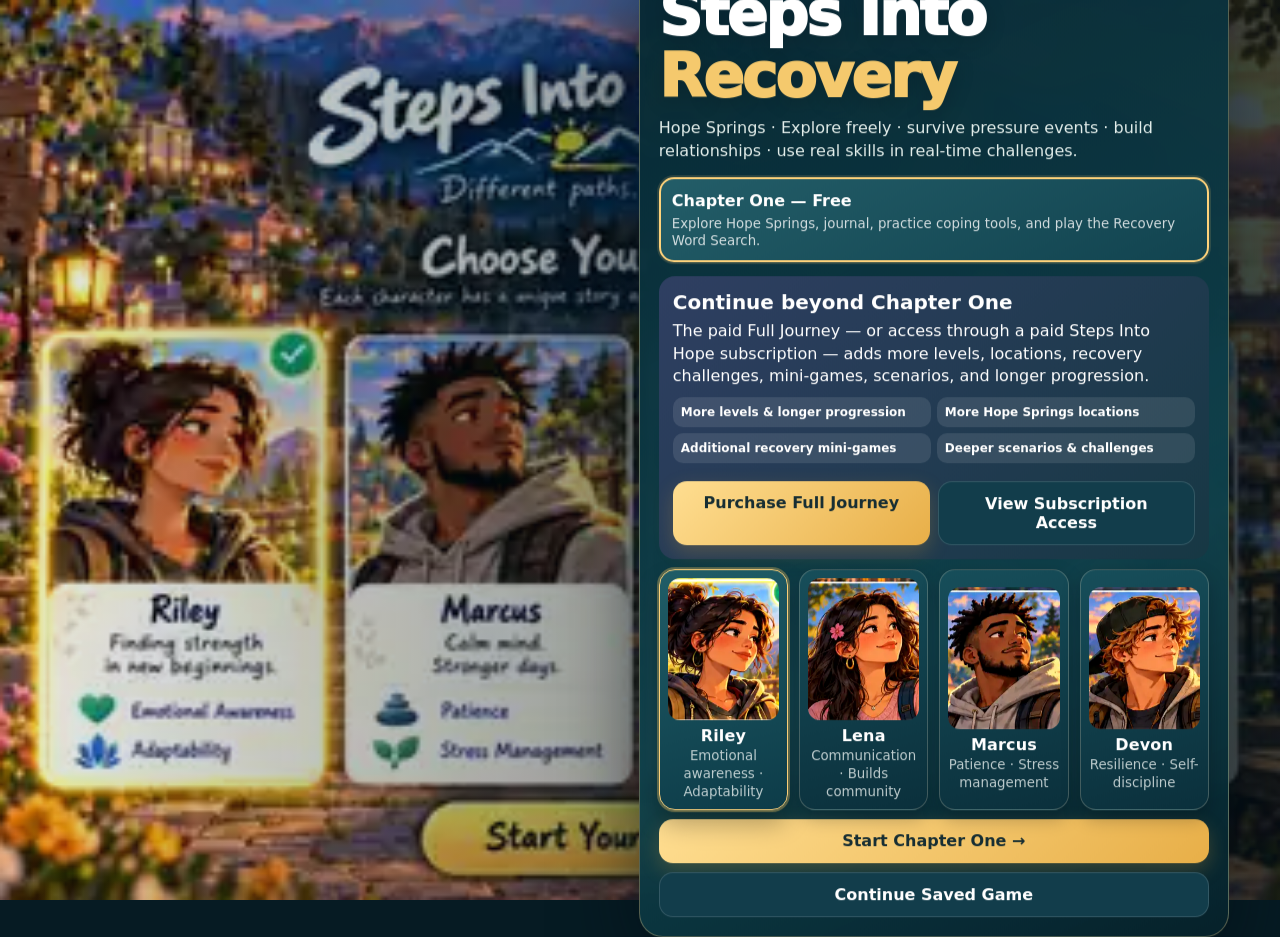
==== commit 567d7eda: "Apply visual polish to playable free game" ====
--- a/index.html
+++ b/index.html
@@ -7,6 +7,12 @@
 <meta http-equiv="Pragma" content="no-cache">
 <meta http-equiv="Expires" content="0">
 <title>Steps Into Recovery — Chapter One Free</title>
+<meta name="description" content="Play Chapter One of Steps Into Recovery, a free interactive recovery game with coping skills, a journal, and a recovery word search.">
+<link rel="canonical" href="https://reiven5150-alt.github.io/steps-into-recovery-test/">
+<meta property="og:type" content="website">
+<meta property="og:title" content="Steps Into Recovery — Play Chapter One Free">
+<meta property="og:description" content="Play Chapter One of Steps Into Recovery, a free interactive recovery game with coping skills, a journal, and a recovery word search.">
+<meta property="og:url" content="https://reiven5150-alt.github.io/steps-into-recovery-test/">
 <style>
 :root{
  --navy:#072631;--navy2:#0c3a49;--navy3:#11505f;--gold:#f1b846;--cream:#fff7e8;--paper:#fffaf2;
@@ -244,6 +250,7 @@
 @media(max-width:520px){.upgradeFeatures,.upgradeActions{grid-template-columns:1fr}}
 
 </style>
+<link rel="stylesheet" href="./visual-polish.css?v=1">
 </head>
 <body>
 <div id="app">
@@ -264,8 +271,8 @@
       <div class="upgradeFeature">Deeper scenarios & challenges</div>
     </div>
     <div class="upgradeActions">
-      <a class="btn gold" href="https://stepsintohope.com" target="_blank" rel="noopener">Purchase Full Journey</a>
-      <a class="btn navy" href="https://stepsintohope.com" target="_blank" rel="noopener">View Subscription Access</a>
+      <a class="btn gold" href="https://buy.stripe.com/dRm5kD15A9NK107dqj04805" target="_blank" rel="noopener">Purchase Full Journey</a>
+      <a class="btn navy" href="./plans.html">View Subscription Access</a>
     </div>
   </div>
   <div id="chargrid" class="chargrid"></div>
@@ -313,7 +320,7 @@
   <div style="color:var(--gold);font-weight:1000">DAY COMPLETE</div><h1 id="endTitle">You made it through.</h1><p id="endBody"></p>
   <div id="endStats" class="endstats"></div>
   <div class="endactions"><button id="replayBtn" class="btn gold">Replay Day</button><button id="nextBtn" class="btn navy">Continue</button></div>
-  <div id="endUpgradeCard" class="upgradeCard" style="display:none"><h3>Keep going with the Full Journey</h3><p>Continue into more levels, locations, mini-games, scenarios, and recovery challenges with paid game access or a paid subscription.</p><div class="upgradeActions"><a class="btn gold" href="https://stepsintohope.com" target="_blank" rel="noopener">Purchase Full Journey</a><a class="btn navy" href="https://stepsintohope.com" target="_blank" rel="noopener">Subscription Access</a></div></div>
+  <div id="endUpgradeCard" class="upgradeCard" style="display:none"><h3>Keep going with the Full Journey</h3><p>Continue into more levels, locations, mini-games, scenarios, and recovery challenges with paid game access or a paid subscription.</p><div class="upgradeActions"><a class="btn gold" href="https://buy.stripe.com/dRm5kD15A9NK107dqj04805" target="_blank" rel="noopener">Purchase Full Journey</a><a class="btn navy" href="./plans.html">Subscription Access</a></div></div>
  </div>
 </section>
 
@@ -459,7 +466,7 @@
 
 function showPaywall(id){
  const title=id==='oldspot'?'Continue the Journey':'More of Hope Springs';
- $('sceneBox').innerHTML=`<div class="sceneArt" style="background-image:url(ASSET.toolbox)"></div><div class="scenePanel"><span class="pill">FULL JOURNEY</span><h2>${title}</h2><div class="upgradeCard"><h3>More opens with paid access</h3><p>Unlock additional levels, locations, recovery challenges, mini-games, scenarios, and longer character progression with the paid Full Journey or a paid Steps Into Hope subscription.</p><div class="upgradeFeatures"><div class="upgradeFeature">More levels</div><div class="upgradeFeature">More locations</div><div class="upgradeFeature">More mini-games</div><div class="upgradeFeature">Deeper scenarios</div></div><div class="upgradeActions"><a class="btn gold" href="https://stepsintohope.com" target="_blank" rel="noopener">Purchase Full Journey</a><a class="btn navy" href="https://stepsintohope.com" target="_blank" rel="noopener">Subscription Access</a></div></div><button id="lockedBack" class="btn navy" style="width:100%;margin-top:8px">Back to map</button></div>`;
+ $('sceneBox').innerHTML=`<div class="sceneArt" style="background-image:url(ASSET.toolbox)"></div><div class="scenePanel"><span class="pill">FULL JOURNEY</span><h2>${title}</h2><div class="upgradeCard"><h3>More opens with paid access</h3><p>Unlock additional levels, locations, recovery challenges, mini-games, scenarios, and longer character progression with the paid Full Journey or a paid Steps Into Hope subscription.</p><div class="upgradeFeatures"><div class="upgradeFeature">More levels</div><div class="upgradeFeature">More locations</div><div class="upgradeFeature">More mini-games</div><div class="upgradeFeature">Deeper scenarios</div></div><div class="upgradeActions"><a class="btn gold" href="https://buy.stripe.com/dRm5kD15A9NK107dqj04805" target="_blank" rel="noopener">Purchase Full Journey</a><a class="btn navy" href="./plans.html">Subscription Access</a></div></div><button id="lockedBack" class="btn navy" style="width:100%;margin-top:8px">Back to map</button></div>`;
  $('sceneModal').classList.add('open');
  $('lockedBack').addEventListener('click',()=>{$('sceneModal').classList.remove('open');renderWorld()})
 }
@@ -709,7 +716,7 @@
 function openGames(){
  const freeCard='<button type="button" class="gameCard" data-game="wordsearch"><span style="font-size:28px">🔎</span><b>Recovery Word Search</b><small>Find recovery words hidden in the grid.'+(s.minigames&&s.minigames.wordsearch?' · Completed':'')+'</small></button>';
  const paidPreview='<div class="gameCard lockedGame"><span class="lockTag">FULL JOURNEY</span><span style="font-size:28px">✏️</span><b>More Recovery Games</b><small>Crosswords, coping puzzles, scenario practice, and additional games continue in the Full Journey.</small></div>';
- $('gamesGrid').innerHTML=freeCard+paidPreview+'<div style="grid-column:1/-1" class="upgradeCard"><h3>Continue beyond Chapter One</h3><p>Full Journey and subscription access add more levels, locations, recovery games, scenarios, challenges, and ongoing progression.</p><div class="upgradeActions"><a class="btn gold" href="https://stepsintohope.com" target="_blank" rel="noopener">Purchase Full Journey</a><a class="btn navy" href="https://stepsintohope.com" target="_blank" rel="noopener">Subscription Access</a></div></div>';
+ $('gamesGrid').innerHTML=freeCard+paidPreview+'<div style="grid-column:1/-1" class="upgradeCard"><h3>Continue beyond Chapter One</h3><p>Full Journey and subscription access add more levels, locations, recovery games, scenarios, challenges, and ongoing progression.</p><div class="upgradeActions"><a class="btn gold" href="https://buy.stripe.com/dRm5kD15A9NK107dqj04805" target="_blank" rel="noopener">Purchase Full Journey</a><a class="btn navy" href="./plans.html">Subscription Access</a></div></div>';
  $('gamesGrid').querySelector('[data-game="wordsearch"]').addEventListener('click',()=>{$('gamesModal').classList.remove('open');openWordSearch()});
  $('gamesModal').classList.add('open')
 }
--- a/visual-polish.css
+++ b/visual-polish.css
@@ -0,0 +1,47 @@
+/* Steps Into Recovery — visual refinement, v1.
+   Presentation-only: gameplay, entitlements and saved progress are unchanged. */
+:root{--navy:#082a34;--navy2:#103e4a;--gold:#eabb61;--cream:#fff8ed;--paper:#fffcf5;--line:#d9cebd}
+#start .startcard,#end .endcard{
+  background:linear-gradient(155deg,rgba(7,40,51,.97),rgba(14,65,76,.95) 65%,rgba(6,34,43,.98));
+  border:1px solid rgba(255,221,150,.32);
+  box-shadow:0 26px 80px rgba(0,12,19,.56),inset 0 1px 0 rgba(255,255,255,.09);
+  backdrop-filter:blur(14px);
+}
+#start .brand{font-weight:950;letter-spacing:-.035em;line-height:1.04;text-shadow:0 5px 20px rgba(0,0,0,.18)}
+#start .brand span{color:#f5c96d}
+#start .tag{color:#e2edea;line-height:1.45}
+#start .chargrid{gap:11px}
+#start .char{position:relative;padding:8px;background:linear-gradient(165deg,#174e5a,#0b303c);border:1px solid rgba(239,225,196,.24);box-shadow:0 8px 18px rgba(0,12,19,.28);transition:transform .18s ease,border-color .18s ease,box-shadow .18s ease}
+#start .char img{border-radius:12px;object-position:center 21%;filter:saturate(1.05) contrast(1.045);background:#255666}
+#start .char b{font-size:clamp(12px,1.35vw,16px);letter-spacing:.01em;line-height:1.35}
+#start .char small{line-height:1.35;color:#e8f0ef}
+#start .char.sel{border-color:#ffd37b;box-shadow:0 0 0 2px rgba(250,202,100,.34),0 14px 24px rgba(0,0,0,.28);background:linear-gradient(165deg,#205d67,#0d3c49)}
+#start .modeBtn{background:linear-gradient(155deg,#164854,#0c3642);border-color:rgba(255,255,255,.2);line-height:1.35}
+#start .modeBtn.sel{border-color:#ffd37b;background:linear-gradient(155deg,#235d68,#124450);box-shadow:0 0 0 2px rgba(255,211,123,.14)}
+#start .btn.gold,#end .btn.gold{background:linear-gradient(135deg,#ffde91,#e8af48);color:#172e33;box-shadow:0 7px 20px rgba(227,162,56,.24)}
+#start .btn:focus-visible,.char:focus-visible,.modeBtn:focus-visible,.location:focus-visible,.topbuttons button:focus-visible{outline:3px solid #ffdb88;outline-offset:3px}
+@media(hover:hover){#start .char:hover{transform:translateY(-3px);border-color:rgba(255,211,123,.75)}}
+.hudbox{background:rgba(8,46,56,.94);border-color:rgba(255,237,198,.23);box-shadow:0 10px 30px rgba(0,13,20,.33)}
+.stat{background:#164b57}.location{box-shadow:0 10px 25px rgba(0,0,0,.3),inset 0 1px 0 #fff}
+.sceneBox,.panelBox{background:#fff9ee;border:1px solid rgba(238,216,173,.9);box-shadow:0 30px 90px rgba(0,0,0,.5)}
+.scenePanel h2,.panelBox h2{letter-spacing:-.02em;color:#16343b}
+.dialog,.toolCard,.logline{box-shadow:0 3px 12px rgba(15,42,49,.055)}
+@media(max-width:850px){
+ #start.screen.active{padding-top:10px;padding-bottom:140px}
+ #start .startcard{width:calc(100% - 20px);padding:15px;border-radius:20px}
+ #start .brand{font-size:clamp(28px,7vw,39px)}
+ #start .tag{font-size:12px;line-height:1.4}
+ #start .modeRow{gap:8px;margin:10px 0 12px}
+ #start .modeBtn{padding:10px;min-height:72px}
+ #start .modeBtn b{font-size:14px}
+ #start .modeBtn small{font-size:11px;line-height:1.3}
+ #start .chargrid{grid-template-columns:repeat(2,minmax(0,1fr));gap:9px}
+ #start .char{padding:6px;border-radius:13px}
+ #start .char img{height:clamp(105px,24vh,158px);max-height:none;border-radius:10px;object-position:center 20%}
+ #start .char b{font-size:14px;margin-top:6px}
+ #start .char small{display:block;font-size:10px;line-height:1.2}
+ #startBtn,#continueBtn{left:12px;right:12px;width:calc(100% - 24px);min-height:50px}
+ .scenePanel h2{font-size:clamp(24px,6vw,34px)}
+}
+@media(max-width:390px){#start .char img{height:110px}#start .char small{display:none}#start .modeBtn small{font-size:10px}}
+@media(prefers-reduced-motion:reduce){#start .char{transition:none}#start .char:hover{transform:none}}
